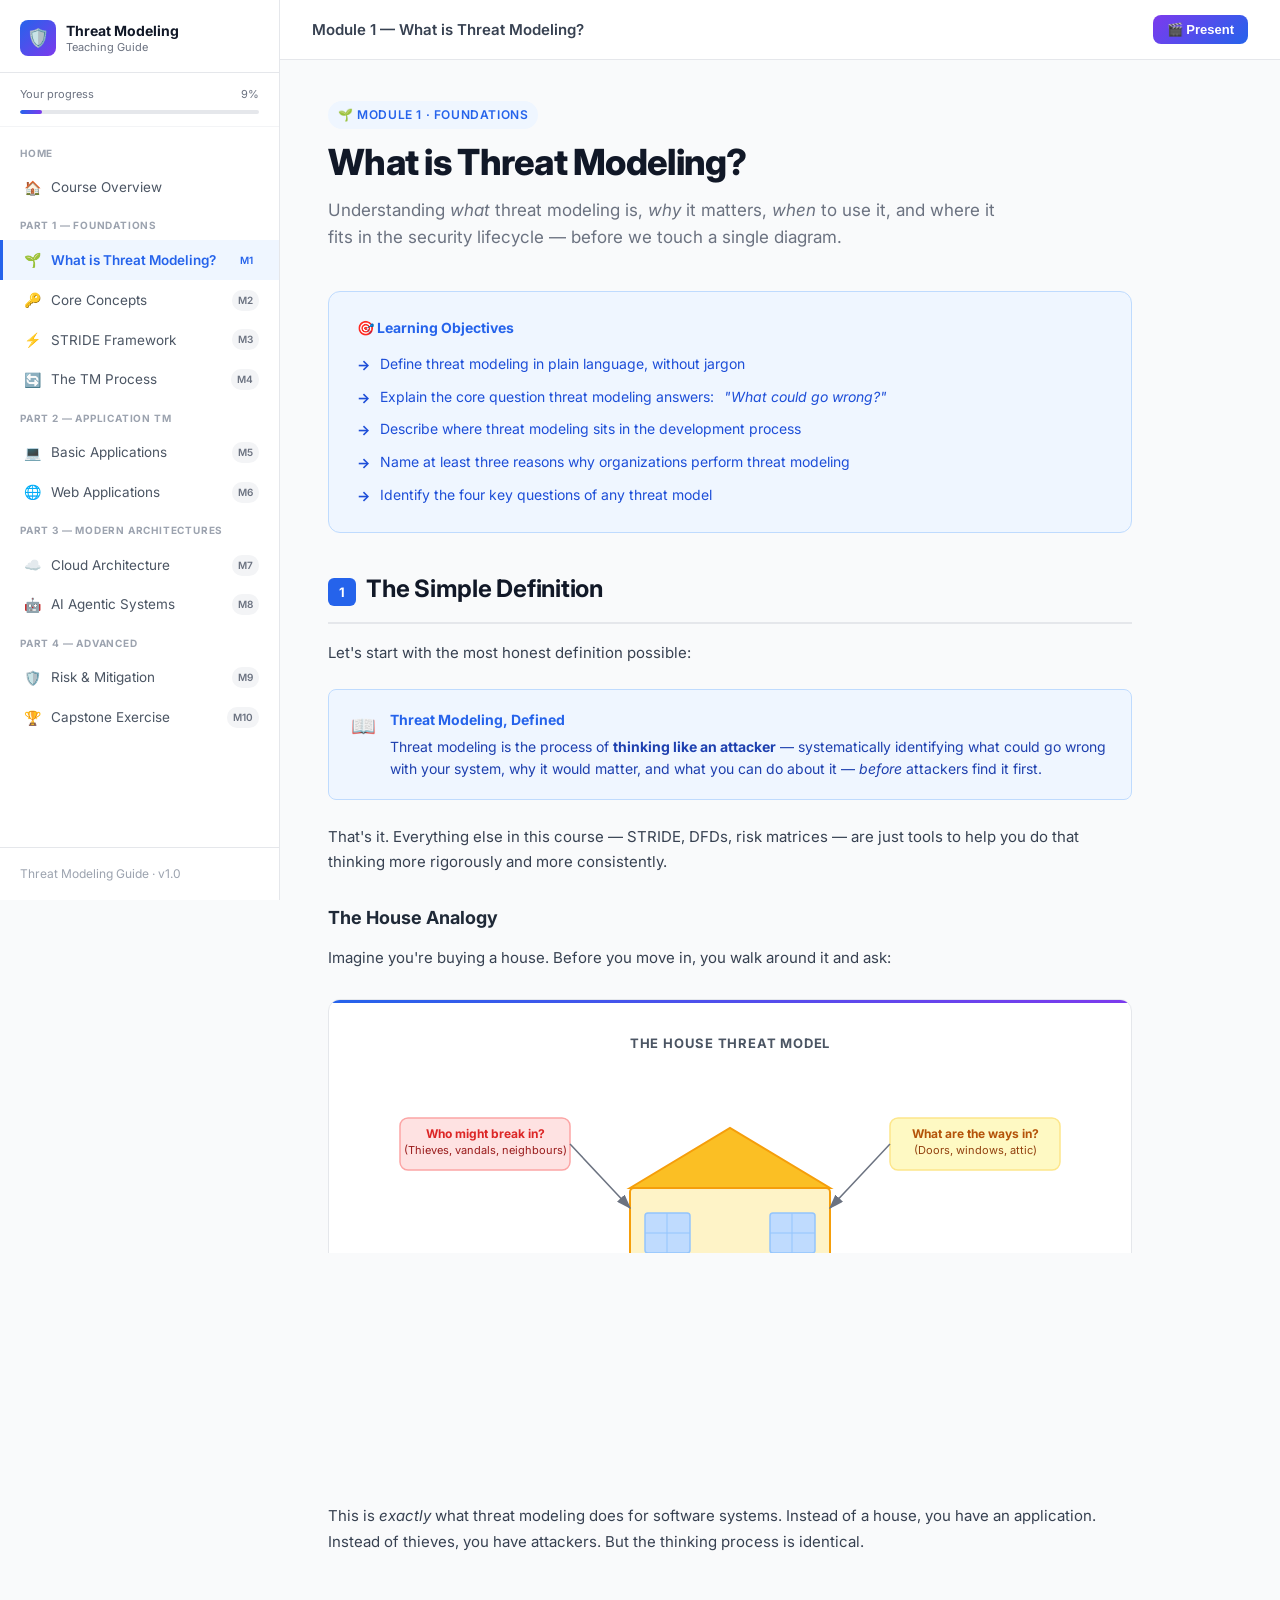
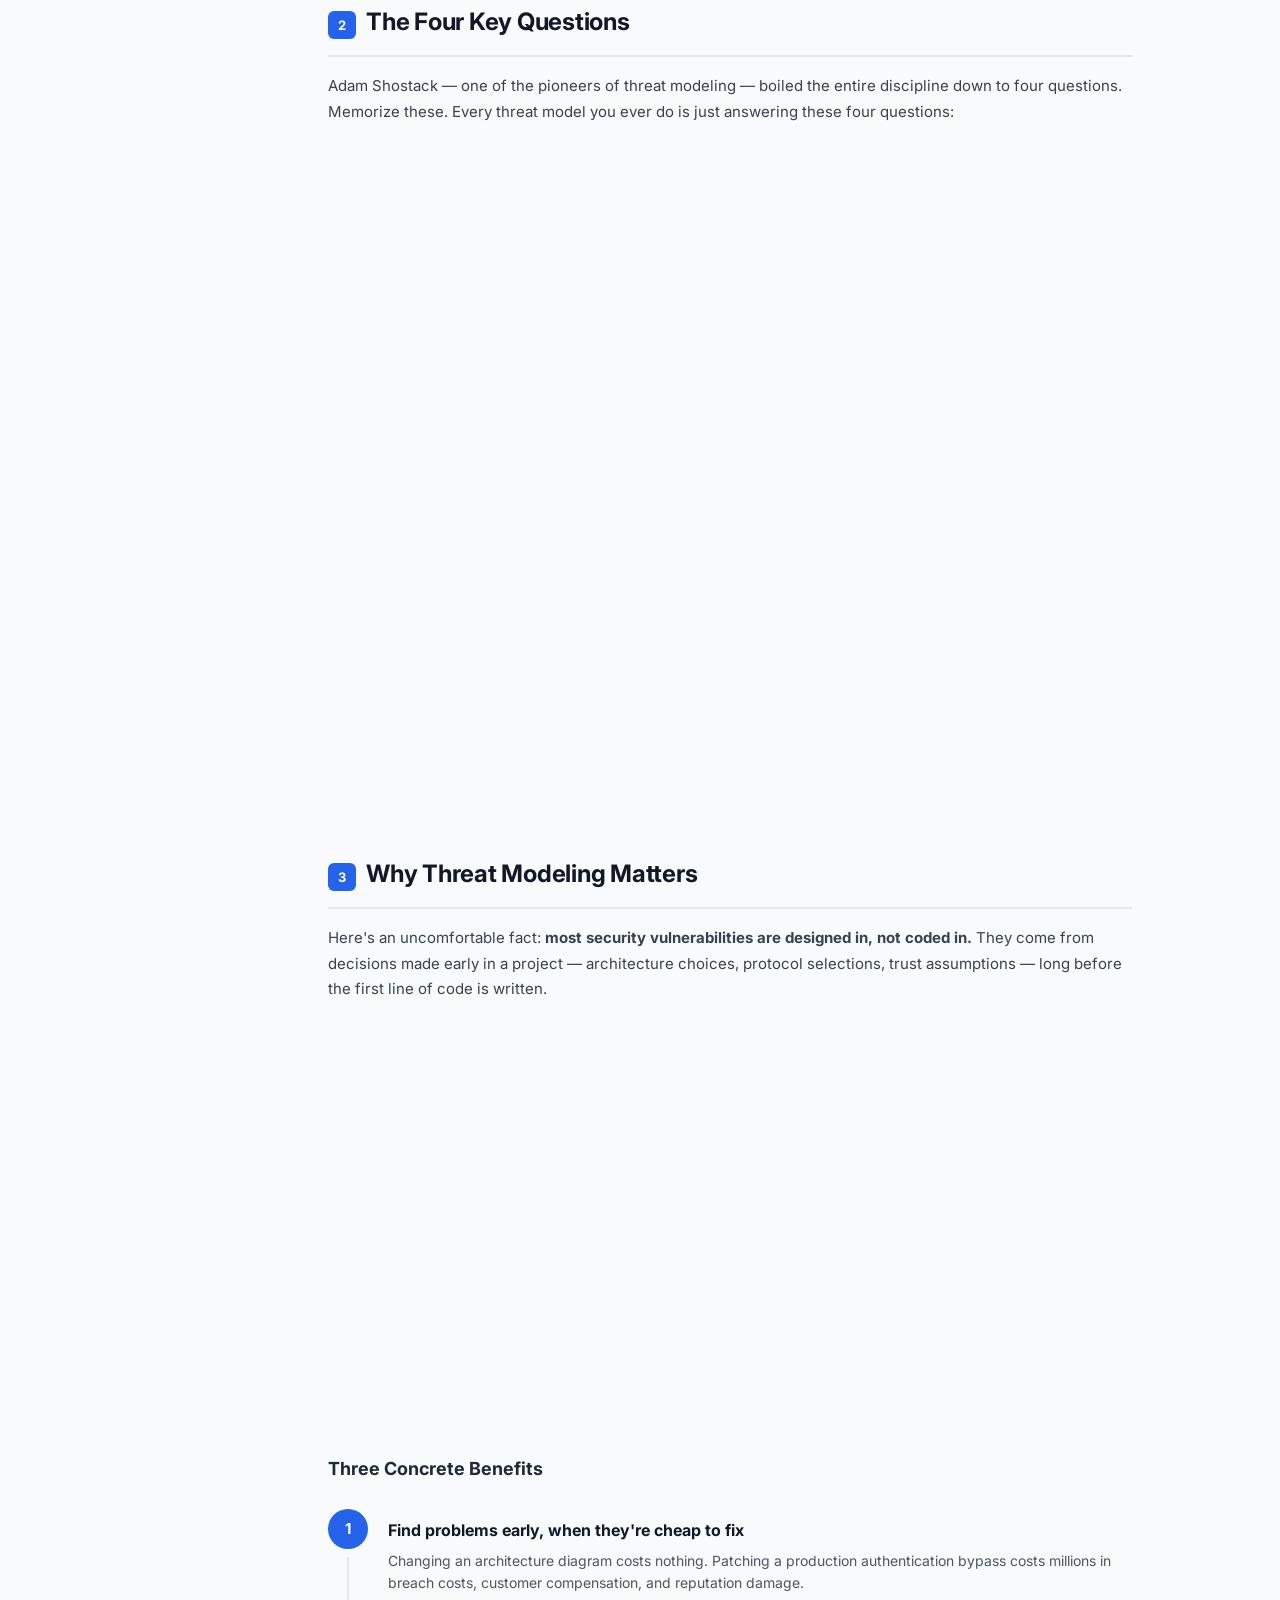
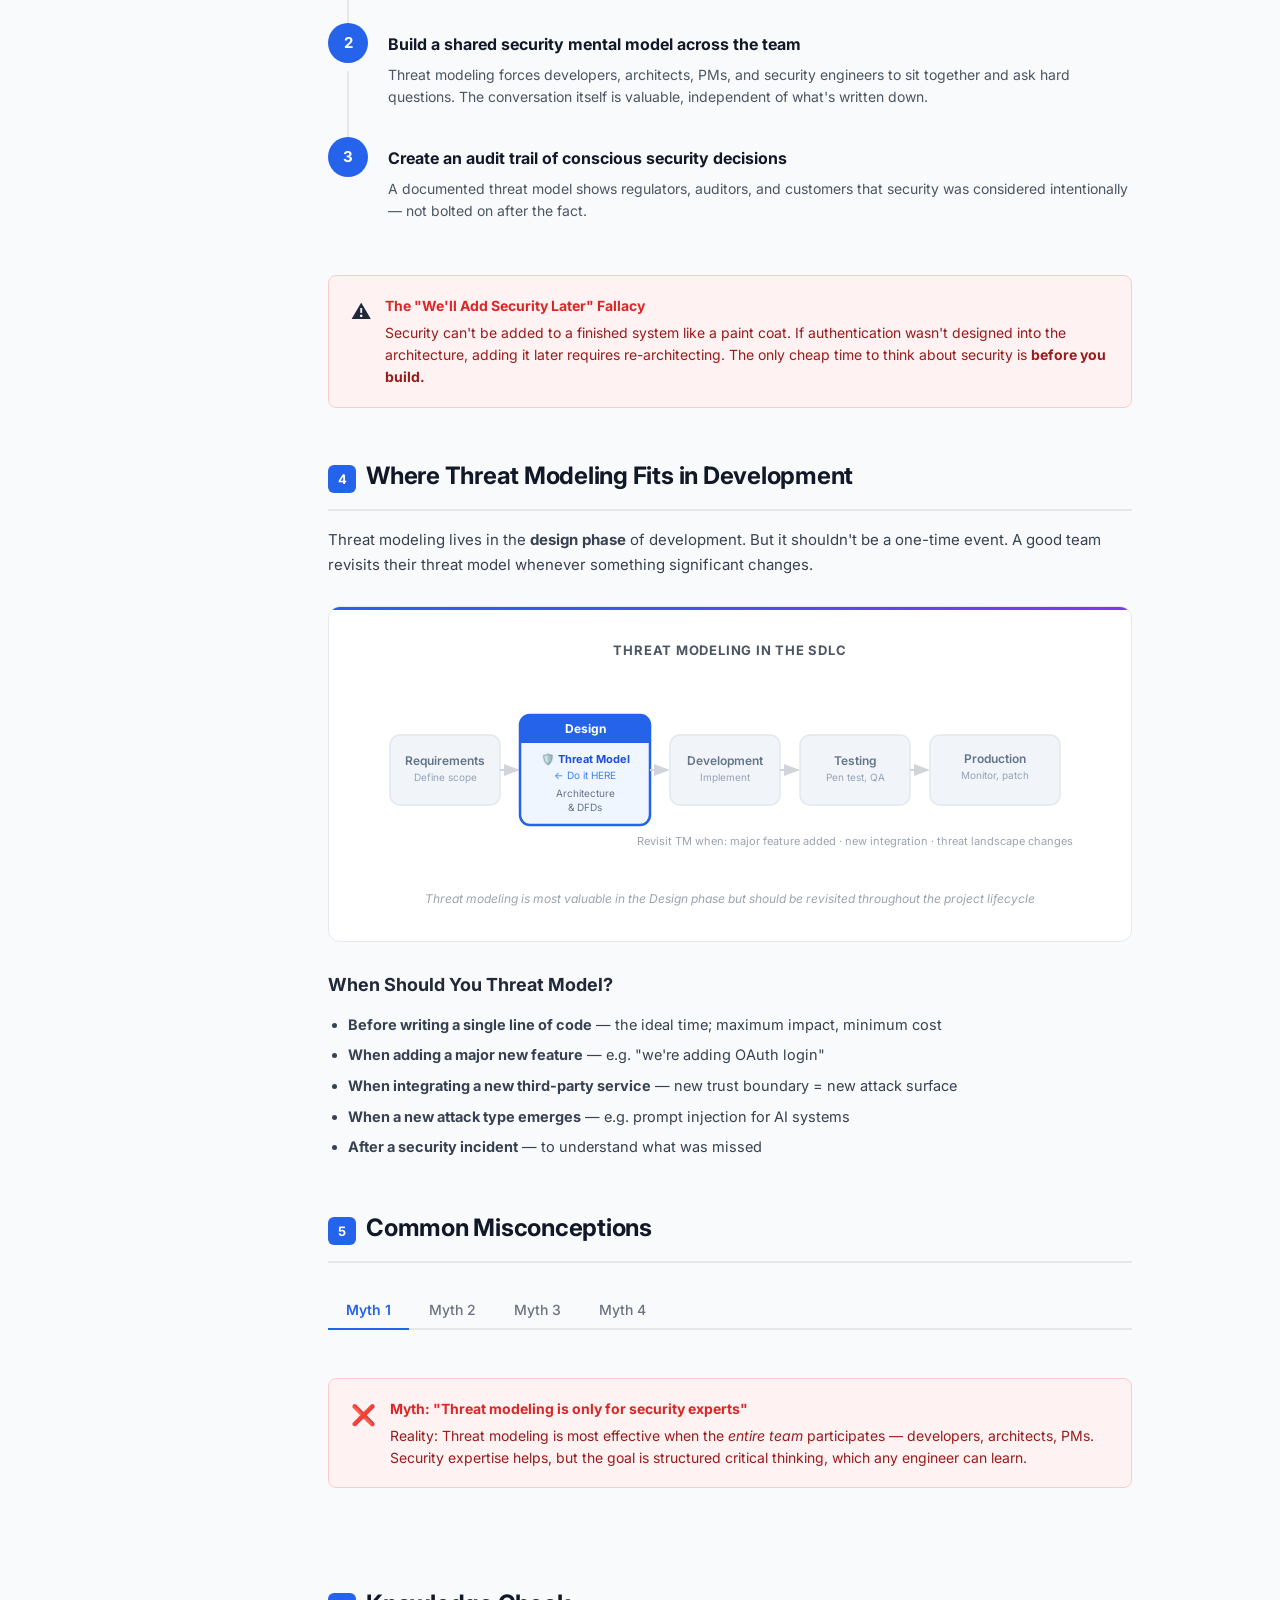
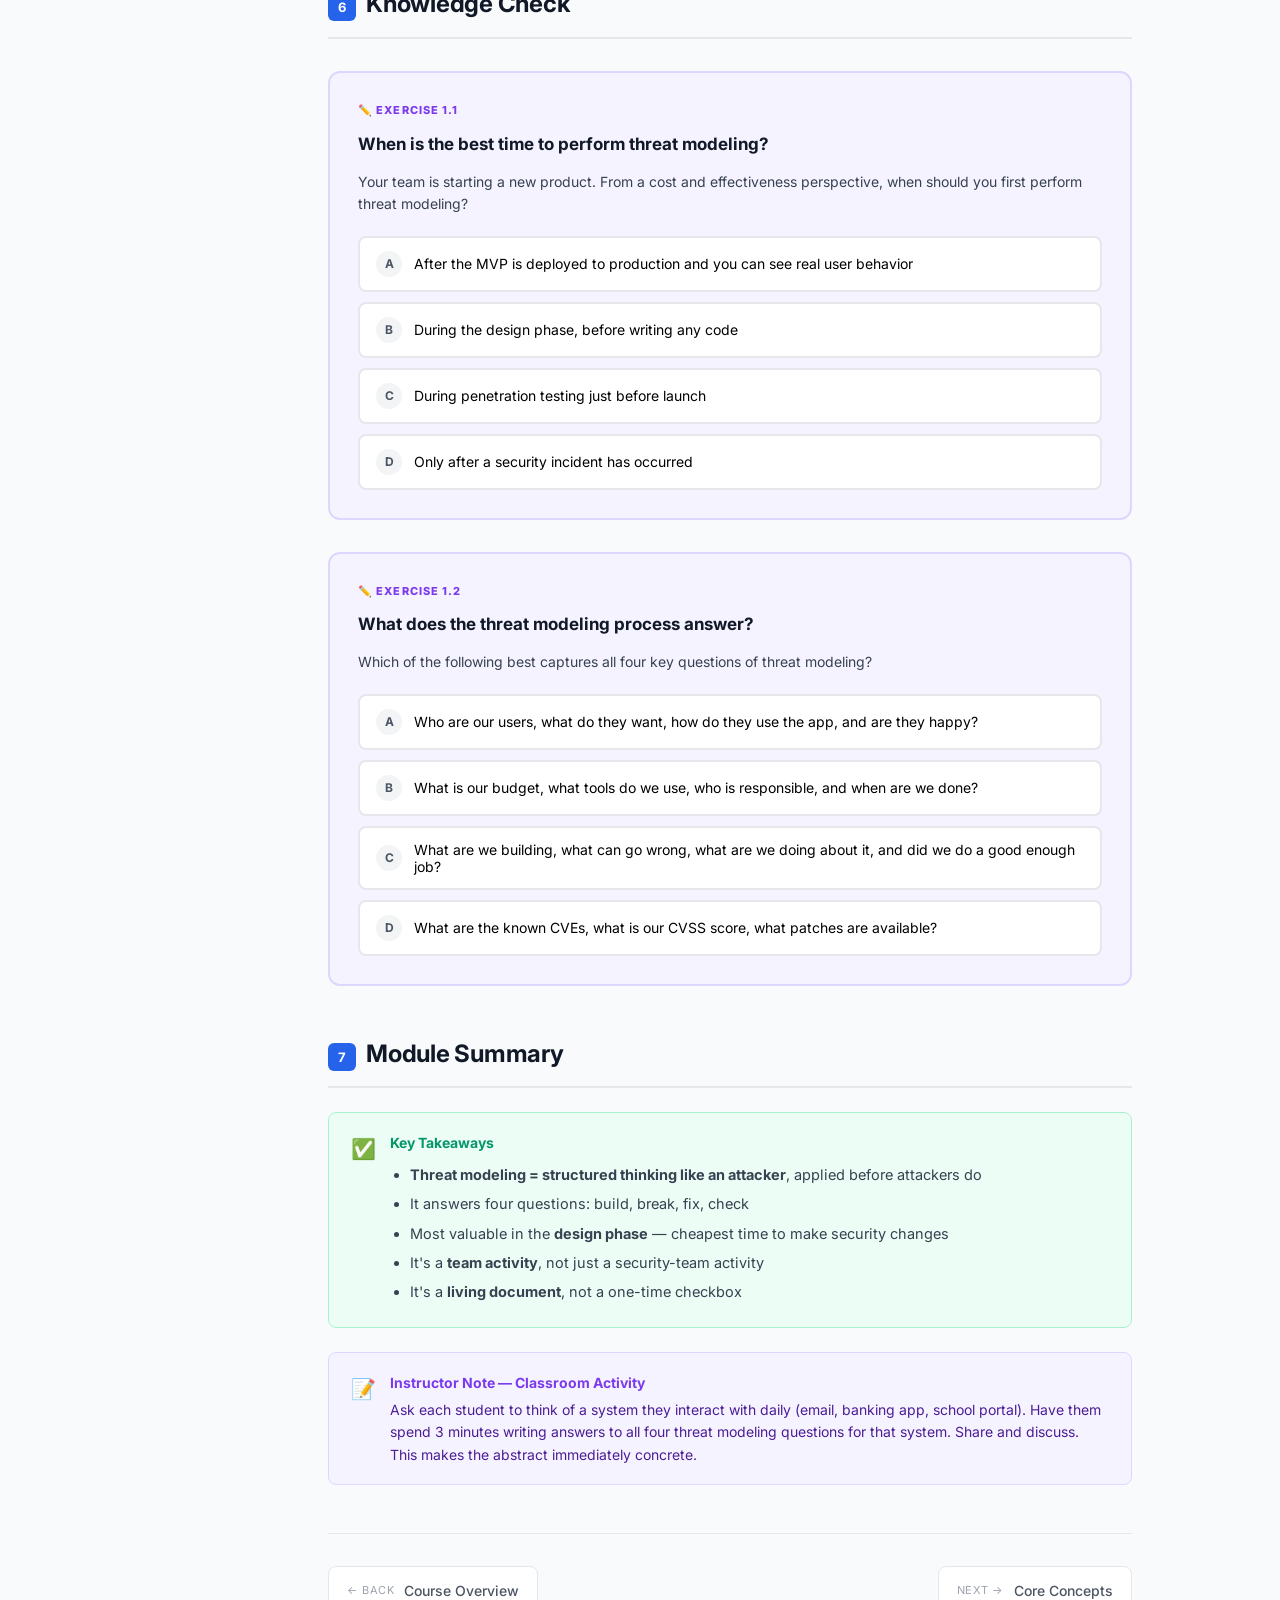
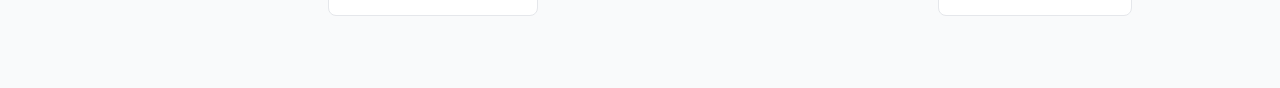
==== modules/01-introduction.html @ 44da4655 "initial commit" ====
<!DOCTYPE html>
<html lang="en">
<head>
<meta charset="UTF-8" />
<meta name="viewport" content="width=device-width, initial-scale=1.0" />
<title>M1: What is Threat Modeling? — Threat Modeling Guide</title>
<link rel="preconnect" href="https://fonts.googleapis.com" />
<link href="https://fonts.googleapis.com/css2?family=Inter:wght@400;500;600;700;800&family=JetBrains+Mono:wght@400;700&display=swap" rel="stylesheet" />
<link rel="stylesheet" href="../css/styles.css" />
</head>
<body>

<aside class="sidebar">
  <div class="sidebar-logo">
    <div class="logo-icon">🛡️</div>
    <span>Threat Modeling<small>Teaching Guide</small></span>
  </div>
  <div class="progress-bar-wrap">
    <div class="progress-label"><span>Your progress</span><span id="progress-pct">0%</span></div>
    <div class="progress-bar"><div class="progress-fill" id="progress-fill" style="width:0%"></div></div>
  </div>
  <nav class="sidebar-nav">
    <div class="nav-section">
      <div class="nav-section-title">Home</div>
      <a class="nav-item" href="../index.html"><span class="nav-icon">🏠</span>Course Overview</a>
    </div>
    <div class="nav-section">
      <div class="nav-section-title">Part 1 — Foundations</div>
      <a class="nav-item active" href="01-introduction.html"><span class="nav-icon">🌱</span>What is Threat Modeling?<span class="nav-badge">M1</span></a>
      <a class="nav-item" href="02-core-concepts.html"><span class="nav-icon">🔑</span>Core Concepts<span class="nav-badge">M2</span></a>
      <a class="nav-item" href="03-stride.html"><span class="nav-icon">⚡</span>STRIDE Framework<span class="nav-badge">M3</span></a>
      <a class="nav-item" href="04-process.html"><span class="nav-icon">🔄</span>The TM Process<span class="nav-badge">M4</span></a>
    </div>
    <div class="nav-section">
      <div class="nav-section-title">Part 2 — Application TM</div>
      <a class="nav-item" href="05-basic-apps.html"><span class="nav-icon">💻</span>Basic Applications<span class="nav-badge">M5</span></a>
      <a class="nav-item" href="06-web-apps.html"><span class="nav-icon">🌐</span>Web Applications<span class="nav-badge">M6</span></a>
    </div>
    <div class="nav-section">
      <div class="nav-section-title">Part 3 — Modern Architectures</div>
      <a class="nav-item" href="07-cloud.html"><span class="nav-icon">☁️</span>Cloud Architecture<span class="nav-badge">M7</span></a>
      <a class="nav-item" href="08-agentic.html"><span class="nav-icon">🤖</span>AI Agentic Systems<span class="nav-badge">M8</span></a>
    </div>
    <div class="nav-section">
      <div class="nav-section-title">Part 4 — Advanced</div>
      <a class="nav-item" href="09-risk-mitigation.html"><span class="nav-icon">🛡️</span>Risk & Mitigation<span class="nav-badge">M9</span></a>
      <a class="nav-item" href="10-capstone.html"><span class="nav-icon">🏆</span>Capstone Exercise<span class="nav-badge">M10</span></a>
    </div>
  </nav>
  <div class="sidebar-footer">Threat Modeling Guide · v1.0</div>
</aside>

<div class="main-wrap">
  <header class="top-bar">
    <button class="hamburger" id="hamburger">☰</button>
    <span class="top-bar-title">Module 1 — What is Threat Modeling?</span>
    <div class="top-bar-actions">
      <span class="live-badge" id="live-badge" style="display:none"><span class="live-dot"></span> LIVE</span>
      <button class="btn btn-present" id="btn-present">🎬 Present</button>
    </div>
  </header>

  <main class="content">

    <!-- Header -->
    <div class="page-header">
      <div class="module-tag blue">🌱 Module 1 · Foundations</div>
      <h1 class="page-title">What is Threat Modeling?</h1>
      <p class="page-subtitle">Understanding <em>what</em> threat modeling is, <em>why</em> it matters, <em>when</em> to use it, and where it fits in the security lifecycle — before we touch a single diagram.</p>
    </div>

    <!-- Objectives -->
    <div class="objectives-card">
      <h3>🎯 Learning Objectives</h3>
      <ul>
        <li>Define threat modeling in plain language, without jargon</li>
        <li>Explain the core question threat modeling answers: <em>"What could go wrong?"</em></li>
        <li>Describe where threat modeling sits in the development process</li>
        <li>Name at least three reasons why organizations perform threat modeling</li>
        <li>Identify the four key questions of any threat model</li>
      </ul>
    </div>

    <!-- Section 1 -->
    <div class="section" data-title="The Simple Definition">
      <h2 class="section-title"><span class="section-num">1</span>The Simple Definition</h2>

      <p>Let's start with the most honest definition possible:</p>

      <div class="callout info">
        <div class="callout-icon">📖</div>
        <div class="callout-body">
          <div class="callout-title">Threat Modeling, Defined</div>
          <div class="callout-text">Threat modeling is the process of <strong>thinking like an attacker</strong> — systematically identifying what could go wrong with your system, why it would matter, and what you can do about it — <em>before</em> attackers find it first.</div>
        </div>
      </div>

      <p>That's it. Everything else in this course — STRIDE, DFDs, risk matrices — are just tools to help you do that thinking more rigorously and more consistently.</p>

      <h3 class="subsection">The House Analogy</h3>
      <p>Imagine you're buying a house. Before you move in, you walk around it and ask:</p>

      <div class="diagram-wrap">
        <div class="diagram-title">The House Threat Model</div>
        <svg viewBox="0 0 680 320" width="100%" style="max-width:680px">
          <defs>
            <marker id="arr" markerWidth="10" markerHeight="7" refX="9" refY="3.5" orient="auto">
              <polygon points="0 0, 10 3.5, 0 7" fill="#6b7280"/>
            </marker>
          </defs>
          <!-- House -->
          <rect x="240" y="110" width="200" height="140" rx="4" fill="#fef3c7" stroke="#f59e0b" stroke-width="2"/>
          <polygon points="240,110 340,50 440,110" fill="#fbbf24" stroke="#f59e0b" stroke-width="2"/>
          <!-- Door -->
          <rect x="305" y="195" width="40" height="55" rx="3" fill="#d97706"/>
          <circle cx="340" cy="223" r="3" fill="#fef3c7"/>
          <!-- Windows -->
          <rect x="255" y="135" width="45" height="40" rx="3" fill="#bfdbfe" stroke="#93c5fd" stroke-width="1.5"/>
          <line x1="277" y1="135" x2="277" y2="175" stroke="#93c5fd" stroke-width="1"/>
          <line x1="255" y1="155" x2="300" y2="155" stroke="#93c5fd" stroke-width="1"/>
          <rect x="380" y="135" width="45" height="40" rx="3" fill="#bfdbfe" stroke="#93c5fd" stroke-width="1.5"/>
          <line x1="402" y1="135" x2="402" y2="175" stroke="#93c5fd" stroke-width="1"/>
          <line x1="380" y1="155" x2="425" y2="155" stroke="#93c5fd" stroke-width="1"/>
          <!-- Questions -->
          <!-- Q1 -->
          <rect x="10" y="40" width="170" height="52" rx="8" fill="#fee2e2" stroke="#fca5a5" stroke-width="1.5"/>
          <text x="95" y="60" text-anchor="middle" font-family="Inter,sans-serif" font-size="12" font-weight="700" fill="#dc2626">Who might break in?</text>
          <text x="95" y="76" text-anchor="middle" font-family="Inter,sans-serif" font-size="11" fill="#991b1b">(Thieves, vandals, neighbours)</text>
          <line x1="180" y1="66" x2="240" y2="130" stroke="#6b7280" stroke-width="1.5" marker-end="url(#arr)"/>
          <!-- Q2 -->
          <rect x="500" y="40" width="170" height="52" rx="8" fill="#fef9c3" stroke="#fde68a" stroke-width="1.5"/>
          <text x="585" y="60" text-anchor="middle" font-family="Inter,sans-serif" font-size="12" font-weight="700" fill="#b45309">What are the ways in?</text>
          <text x="585" y="76" text-anchor="middle" font-family="Inter,sans-serif" font-size="11" fill="#92400e">(Doors, windows, attic)</text>
          <line x1="500" y1="66" x2="440" y2="130" stroke="#6b7280" stroke-width="1.5" marker-end="url(#arr)"/>
          <!-- Q3 -->
          <rect x="10" y="220" width="170" height="52" rx="8" fill="#dcfce7" stroke="#86efac" stroke-width="1.5"/>
          <text x="95" y="240" text-anchor="middle" font-family="Inter,sans-serif" font-size="12" font-weight="700" fill="#15803d">What's worth protecting?</text>
          <text x="95" y="256" text-anchor="middle" font-family="Inter,sans-serif" font-size="11" fill="#166534">(Jewellery, documents, family)</text>
          <line x1="180" y1="246" x2="240" y2="220" stroke="#6b7280" stroke-width="1.5" marker-end="url(#arr)"/>
          <!-- Q4 -->
          <rect x="500" y="220" width="170" height="52" rx="8" fill="#ede9fe" stroke="#c4b5fd" stroke-width="1.5"/>
          <text x="585" y="240" text-anchor="middle" font-family="Inter,sans-serif" font-size="12" font-weight="700" fill="#6d28d9">What can we do about it?</text>
          <text x="585" y="256" text-anchor="middle" font-family="Inter,sans-serif" font-size="11" fill="#4c1d95">(Locks, alarms, cameras)</text>
          <line x1="500" y1="246" x2="440" y2="220" stroke="#6b7280" stroke-width="1.5" marker-end="url(#arr)"/>
        </svg>
        <div class="diagram-caption">The four questions of threat modeling — illustrated with a house analogy</div>
      </div>

      <p>This is <em>exactly</em> what threat modeling does for software systems. Instead of a house, you have an application. Instead of thieves, you have attackers. But the thinking process is identical.</p>
    </div>

    <!-- Section 2 -->
    <div class="section" data-title="The Four Key Questions">
      <h2 class="section-title"><span class="section-num">2</span>The Four Key Questions</h2>

      <p>Adam Shostack — one of the pioneers of threat modeling — boiled the entire discipline down to four questions. Memorize these. Every threat model you ever do is just answering these four questions:</p>

      <div class="card-grid">
        <div class="card primary">
          <div class="card-icon">🏗️</div>
          <div class="card-title">1. What are we building?</div>
          <div class="card-desc">Map your system: components, data flows, trust boundaries. You can't protect what you don't understand.</div>
        </div>
        <div class="card danger">
          <div class="card-icon">💥</div>
          <div class="card-title">2. What can go wrong?</div>
          <div class="card-desc">Enumerate threats systematically. Use frameworks like STRIDE to avoid missing categories.</div>
        </div>
        <div class="card success">
          <div class="card-icon">🔧</div>
          <div class="card-title">3. What are we doing about it?</div>
          <div class="card-desc">Identify mitigations — security controls, design changes, monitoring, or explicit risk acceptance.</div>
        </div>
        <div class="card warning">
          <div class="card-icon">✅</div>
          <div class="card-title">4. Did we do a good enough job?</div>
          <div class="card-desc">Review and validate. Is the analysis complete? Are mitigations adequate? Will we revisit this?</div>
        </div>
      </div>

      <div class="callout tip">
        <div class="callout-icon">🎓</div>
        <div class="callout-body">
          <div class="callout-title">Teaching Tip</div>
          <div class="callout-text">When teaching live, ask students to apply these four questions to something <em>they already know</em> — their home, their car, their school. Grounding the abstraction in familiar contexts dramatically improves retention before moving to software systems.</div>
        </div>
      </div>
    </div>

    <!-- Section 3 -->
    <div class="section" data-title="Why Threat Modeling Matters">
      <h2 class="section-title"><span class="section-num">3</span>Why Threat Modeling Matters</h2>

      <p>Here's an uncomfortable fact: <strong>most security vulnerabilities are designed in, not coded in.</strong> They come from decisions made early in a project — architecture choices, protocol selections, trust assumptions — long before the first line of code is written.</p>

      <div class="diagram-wrap">
        <div class="diagram-title">Cost of Fixing Bugs Over Time (NIST Data)</div>
        <svg viewBox="0 0 600 240" width="100%" style="max-width:600px">
          <!-- Y axis -->
          <line x1="60" y1="20" x2="60" y2="190" stroke="#e5e7eb" stroke-width="1.5"/>
          <!-- X axis -->
          <line x1="60" y1="190" x2="560" y2="190" stroke="#e5e7eb" stroke-width="1.5"/>
          <!-- Bars -->
          <rect x="100" y="170" width="60" height="20" rx="4" fill="#22c55e"/>
          <rect x="220" y="140" width="60" height="50" rx="4" fill="#f59e0b"/>
          <rect x="340" y="90" width="60" height="100" rx="4" fill="#ef4444"/>
          <rect x="460" y="30" width="60" height="160" rx="4" fill="#7c3aed"/>
          <!-- Bar labels -->
          <text x="130" y="165" text-anchor="middle" font-family="Inter,sans-serif" font-size="11" font-weight="700" fill="white">1×</text>
          <text x="250" y="155" text-anchor="middle" font-family="Inter,sans-serif" font-size="11" font-weight="700" fill="white">6×</text>
          <text x="370" y="105" text-anchor="middle" font-family="Inter,sans-serif" font-size="11" font-weight="700" fill="white">15×</text>
          <text x="490" y="45" text-anchor="middle" font-family="Inter,sans-serif" font-size="11" font-weight="700" fill="white">30×</text>
          <!-- Phase labels -->
          <text x="130" y="207" text-anchor="middle" font-family="Inter,sans-serif" font-size="11" fill="#6b7280">Design</text>
          <text x="250" y="207" text-anchor="middle" font-family="Inter,sans-serif" font-size="11" fill="#6b7280">Coding</text>
          <text x="370" y="207" text-anchor="middle" font-family="Inter,sans-serif" font-size="11" fill="#6b7280">Testing</text>
          <text x="490" y="207" text-anchor="middle" font-family="Inter,sans-serif" font-size="11" fill="#6b7280">Production</text>
          <!-- Y axis label -->
          <text x="30" y="110" text-anchor="middle" font-family="Inter,sans-serif" font-size="11" fill="#6b7280" transform="rotate(-90,30,110)">Relative Cost</text>
        </svg>
        <div class="diagram-caption">Fixing a design flaw in production costs ~30× more than fixing it during design. This is why we threat model early.</div>
      </div>

      <h3 class="subsection">Three Concrete Benefits</h3>
      <div class="steps">
        <div class="step">
          <div class="step-num">1</div>
          <div class="step-body">
            <div class="step-title">Find problems early, when they're cheap to fix</div>
            <div class="step-desc">Changing an architecture diagram costs nothing. Patching a production authentication bypass costs millions in breach costs, customer compensation, and reputation damage.</div>
          </div>
        </div>
        <div class="step">
          <div class="step-num">2</div>
          <div class="step-body">
            <div class="step-title">Build a shared security mental model across the team</div>
            <div class="step-desc">Threat modeling forces developers, architects, PMs, and security engineers to sit together and ask hard questions. The conversation itself is valuable, independent of what's written down.</div>
          </div>
        </div>
        <div class="step">
          <div class="step-num">3</div>
          <div class="step-body">
            <div class="step-title">Create an audit trail of conscious security decisions</div>
            <div class="step-desc">A documented threat model shows regulators, auditors, and customers that security was considered intentionally — not bolted on after the fact.</div>
          </div>
        </div>
      </div>

      <div class="callout danger">
        <div class="callout-icon">⚠️</div>
        <div class="callout-body">
          <div class="callout-title">The "We'll Add Security Later" Fallacy</div>
          <div class="callout-text">Security can't be added to a finished system like a paint coat. If authentication wasn't designed into the architecture, adding it later requires re-architecting. The only cheap time to think about security is <strong>before you build.</strong></div>
        </div>
      </div>
    </div>

    <!-- Section 4 -->
    <div class="section" data-title="Where TM Fits in Development">
      <h2 class="section-title"><span class="section-num">4</span>Where Threat Modeling Fits in Development</h2>

      <p>Threat modeling lives in the <strong>design phase</strong> of development. But it shouldn't be a one-time event. A good team revisits their threat model whenever something significant changes.</p>

      <div class="diagram-wrap">
        <div class="diagram-title">Threat Modeling in the SDLC</div>
        <svg viewBox="0 0 700 180" width="100%" style="max-width:700px">
          <defs>
            <marker id="sdlc-arr" markerWidth="8" markerHeight="6" refX="7" refY="3" orient="auto">
              <polygon points="0 0, 8 3, 0 6" fill="#d1d5db"/>
            </marker>
          </defs>
          <!-- Phases -->
          <!-- Requirements -->
          <rect x="10" y="50" width="110" height="70" rx="10" fill="#f1f5f9" stroke="#e2e8f0" stroke-width="1.5"/>
          <text x="65" y="80" text-anchor="middle" font-family="Inter,sans-serif" font-size="12" font-weight="600" fill="#64748b">Requirements</text>
          <text x="65" y="96" text-anchor="middle" font-family="Inter,sans-serif" font-size="10" fill="#94a3b8">Define scope</text>
          <!-- Arrow -->
          <line x1="120" y1="85" x2="138" y2="85" stroke="#d1d5db" stroke-width="2" marker-end="url(#sdlc-arr)"/>
          <!-- Design — highlighted -->
          <rect x="140" y="30" width="130" height="110" rx="10" fill="#eff6ff" stroke="#2563eb" stroke-width="2.5"/>
          <rect x="140" y="30" width="130" height="28" rx="10" fill="#2563eb"/>
          <rect x="140" y="45" width="130" height="13" rx="0" fill="#2563eb"/>
          <text x="205" y="48" text-anchor="middle" font-family="Inter,sans-serif" font-size="12" font-weight="700" fill="white">Design</text>
          <text x="205" y="78" text-anchor="middle" font-family="Inter,sans-serif" font-size="11" font-weight="700" fill="#1d4ed8">🛡️ Threat Model</text>
          <text x="205" y="94" text-anchor="middle" font-family="Inter,sans-serif" font-size="10" fill="#3b82f6">← Do it HERE</text>
          <text x="205" y="112" text-anchor="middle" font-family="Inter,sans-serif" font-size="10" fill="#64748b">Architecture</text>
          <text x="205" y="126" text-anchor="middle" font-family="Inter,sans-serif" font-size="10" fill="#64748b">& DFDs</text>
          <!-- Arrow -->
          <line x1="270" y1="85" x2="288" y2="85" stroke="#d1d5db" stroke-width="2" marker-end="url(#sdlc-arr)"/>
          <!-- Development -->
          <rect x="290" y="50" width="110" height="70" rx="10" fill="#f1f5f9" stroke="#e2e8f0" stroke-width="1.5"/>
          <text x="345" y="80" text-anchor="middle" font-family="Inter,sans-serif" font-size="12" font-weight="600" fill="#64748b">Development</text>
          <text x="345" y="96" text-anchor="middle" font-family="Inter,sans-serif" font-size="10" fill="#94a3b8">Implement</text>
          <!-- Arrow -->
          <line x1="400" y1="85" x2="418" y2="85" stroke="#d1d5db" stroke-width="2" marker-end="url(#sdlc-arr)"/>
          <!-- Testing -->
          <rect x="420" y="50" width="110" height="70" rx="10" fill="#f1f5f9" stroke="#e2e8f0" stroke-width="1.5"/>
          <text x="475" y="80" text-anchor="middle" font-family="Inter,sans-serif" font-size="12" font-weight="600" fill="#64748b">Testing</text>
          <text x="475" y="96" text-anchor="middle" font-family="Inter,sans-serif" font-size="10" fill="#94a3b8">Pen test, QA</text>
          <!-- Arrow -->
          <line x1="530" y1="85" x2="548" y2="85" stroke="#d1d5db" stroke-width="2" marker-end="url(#sdlc-arr)"/>
          <!-- Production -->
          <rect x="550" y="50" width="130" height="70" rx="10" fill="#f1f5f9" stroke="#e2e8f0" stroke-width="1.5"/>
          <text x="615" y="78" text-anchor="middle" font-family="Inter,sans-serif" font-size="12" font-weight="600" fill="#64748b">Production</text>
          <text x="615" y="94" text-anchor="middle" font-family="Inter,sans-serif" font-size="10" fill="#94a3b8">Monitor, patch</text>
          <!-- Revisit label -->
          <text x="475" y="160" text-anchor="middle" font-family="Inter,sans-serif" font-size="11" fill="#9ca3af">Revisit TM when: major feature added · new integration · threat landscape changes</text>
        </svg>
        <div class="diagram-caption">Threat modeling is most valuable in the Design phase but should be revisited throughout the project lifecycle</div>
      </div>

      <h3 class="subsection">When Should You Threat Model?</h3>
      <ul class="styled">
        <li><strong>Before writing a single line of code</strong> — the ideal time; maximum impact, minimum cost</li>
        <li><strong>When adding a major new feature</strong> — e.g. "we're adding OAuth login"</li>
        <li><strong>When integrating a new third-party service</strong> — new trust boundary = new attack surface</li>
        <li><strong>When a new attack type emerges</strong> — e.g. prompt injection for AI systems</li>
        <li><strong>After a security incident</strong> — to understand what was missed</li>
      </ul>
    </div>

    <!-- Section 5 -->
    <div class="section" data-title="Common Misconceptions">
      <h2 class="section-title"><span class="section-num">5</span>Common Misconceptions</h2>

      <div class="tabs">
        <div class="tab-list">
          <button class="tab-btn active" data-tab="myth1">Myth 1</button>
          <button class="tab-btn" data-tab="myth2">Myth 2</button>
          <button class="tab-btn" data-tab="myth3">Myth 3</button>
          <button class="tab-btn" data-tab="myth4">Myth 4</button>
        </div>
        <div class="tab-panel active" data-panel="myth1">
          <div class="callout danger">
            <div class="callout-icon">❌</div>
            <div class="callout-body">
              <div class="callout-title">Myth: "Threat modeling is only for security experts"</div>
              <div class="callout-text">Reality: Threat modeling is most effective when the <em>entire team</em> participates — developers, architects, PMs. Security expertise helps, but the goal is structured critical thinking, which any engineer can learn.</div>
            </div>
          </div>
        </div>
        <div class="tab-panel" data-panel="myth2">
          <div class="callout danger">
            <div class="callout-icon">❌</div>
            <div class="callout-body">
              <div class="callout-title">Myth: "We need a perfect, exhaustive threat model"</div>
              <div class="callout-text">Reality: An <em>imperfect</em> threat model done and acted on is infinitely better than a perfect one never completed. Start small. The goal is better security decisions, not a comprehensive academic paper.</div>
            </div>
          </div>
        </div>
        <div class="tab-panel" data-panel="myth3">
          <div class="callout danger">
            <div class="callout-icon">❌</div>
            <div class="callout-body">
              <div class="callout-title">Myth: "Threat modeling is a one-time activity"</div>
              <div class="callout-text">Reality: Systems evolve. Threat landscapes change. New attack techniques emerge. Threat models must be living documents, revisited at every major change — not artifacts filed in a drawer after the first workshop.</div>
            </div>
          </div>
        </div>
        <div class="tab-panel" data-panel="myth4">
          <div class="callout danger">
            <div class="callout-icon">❌</div>
            <div class="callout-body">
              <div class="callout-title">Myth: "Threat modeling replaces penetration testing"</div>
              <div class="callout-text">Reality: They complement each other. Threat modeling finds <em>design-level</em> issues before building. Penetration testing finds <em>implementation-level</em> issues in what was built. You need both.</div>
            </div>
          </div>
        </div>
      </div>
    </div>

    <!-- Section 6 — Quick Exercise -->
    <div class="section" data-title="Knowledge Check">
      <h2 class="section-title"><span class="section-num">6</span>Knowledge Check</h2>

      <div class="exercise-card"
           data-correct="B"
           data-feedback-correct="Correct! Threat modeling is most impactful during the design phase, before code is written. Fixing a design flaw is dramatically cheaper than patching it in production."
           data-feedback-wrong="Think about the cost-of-fixing curve. When is it cheapest to identify and fix a security problem?">
        <div class="exercise-label">✏️ Exercise 1.1</div>
        <div class="exercise-title">When is the best time to perform threat modeling?</div>
        <div class="exercise-text">Your team is starting a new product. From a cost and effectiveness perspective, when should you first perform threat modeling?</div>
        <div class="exercise-options">
          <button class="option-btn" data-value="A"><span class="opt-letter">A</span>After the MVP is deployed to production and you can see real user behavior</button>
          <button class="option-btn" data-value="B"><span class="opt-letter">B</span>During the design phase, before writing any code</button>
          <button class="option-btn" data-value="C"><span class="opt-letter">C</span>During penetration testing just before launch</button>
          <button class="option-btn" data-value="D"><span class="opt-letter">D</span>Only after a security incident has occurred</button>
        </div>
        <div class="exercise-feedback"></div>
      </div>

      <div class="exercise-card"
           data-correct="C"
           data-feedback-correct="Exactly right! The four questions are: What are we building? What can go wrong? What are we doing about it? Did we do a good enough job?"
           data-feedback-wrong="Review Adam Shostack's four key questions from Section 2. The answer describes all four questions together.">
        <div class="exercise-label">✏️ Exercise 1.2</div>
        <div class="exercise-title">What does the threat modeling process answer?</div>
        <div class="exercise-text">Which of the following best captures all four key questions of threat modeling?</div>
        <div class="exercise-options">
          <button class="option-btn" data-value="A"><span class="opt-letter">A</span>Who are our users, what do they want, how do they use the app, and are they happy?</button>
          <button class="option-btn" data-value="B"><span class="opt-letter">B</span>What is our budget, what tools do we use, who is responsible, and when are we done?</button>
          <button class="option-btn" data-value="C"><span class="opt-letter">C</span>What are we building, what can go wrong, what are we doing about it, and did we do a good enough job?</button>
          <button class="option-btn" data-value="D"><span class="opt-letter">D</span>What are the known CVEs, what is our CVSS score, what patches are available?</button>
        </div>
        <div class="exercise-feedback"></div>
      </div>
    </div>

    <!-- Section 7 — Summary -->
    <div class="section" data-title="Summary">
      <h2 class="section-title"><span class="section-num">7</span>Module Summary</h2>
      <div class="callout success">
        <div class="callout-icon">✅</div>
        <div class="callout-body">
          <div class="callout-title">Key Takeaways</div>
          <div class="callout-text">
            <ul class="styled" style="margin-top:8px">
              <li><strong>Threat modeling = structured thinking like an attacker</strong>, applied before attackers do</li>
              <li>It answers four questions: build, break, fix, check</li>
              <li>Most valuable in the <strong>design phase</strong> — cheapest time to make security changes</li>
              <li>It's a <strong>team activity</strong>, not just a security-team activity</li>
              <li>It's a <strong>living document</strong>, not a one-time checkbox</li>
            </ul>
          </div>
        </div>
      </div>

      <div class="callout tip">
        <div class="callout-icon">📝</div>
        <div class="callout-body">
          <div class="callout-title">Instructor Note — Classroom Activity</div>
          <div class="callout-text">Ask each student to think of a system they interact with daily (email, banking app, school portal). Have them spend 3 minutes writing answers to all four threat modeling questions for that system. Share and discuss. This makes the abstract immediately concrete.</div>
        </div>
      </div>
    </div>

    <!-- Page nav -->
    <div class="page-nav">
      <a class="page-nav-link" href="../index.html"><span class="nav-dir">← Back</span>Course Overview</a>
      <a class="page-nav-link" href="02-core-concepts.html"><span class="nav-dir">Next →</span>Core Concepts</a>
    </div>

  </main>
</div>

<!-- Presenter toolbar -->
<div class="present-toolbar">
  <button id="prev-slide" title="Previous">◀</button>
  <span class="slide-counter" id="slide-counter">1 / 7</span>
  <button id="next-slide" title="Next">▶</button>
  <div class="divider"></div>
  <button id="exit-present" title="Exit">✕</button>
</div>

<script src="../js/app.js"></script>
</body>
</html>
---- css/styles.css ----
/* ============================================================
   THREAT MODELING GUIDE — MAIN STYLES
   Light theme, teaching-friendly, fluid layout
   ============================================================ */

:root {
  --primary: #2563eb;
  --primary-dark: #1d4ed8;
  --primary-light: #eff6ff;
  --accent: #7c3aed;
  --accent-light: #f5f3ff;
  --success: #059669;
  --success-light: #ecfdf5;
  --warning: #d97706;
  --warning-light: #fffbeb;
  --danger: #dc2626;
  --danger-light: #fef2f2;
  --gray-50: #f9fafb;
  --gray-100: #f3f4f6;
  --gray-200: #e5e7eb;
  --gray-300: #d1d5db;
  --gray-400: #9ca3af;
  --gray-500: #6b7280;
  --gray-600: #4b5563;
  --gray-700: #374151;
  --gray-800: #1f2937;
  --gray-900: #111827;
  --white: #ffffff;
  --font-sans: 'Inter', -apple-system, BlinkMacSystemFont, 'Segoe UI', sans-serif;
  --font-mono: 'JetBrains Mono', 'Fira Code', 'Cascadia Code', monospace;
  --sidebar-width: 280px;
  --header-height: 60px;
  --radius: 8px;
  --radius-lg: 12px;
  --shadow-sm: 0 1px 3px rgba(0,0,0,.08);
  --shadow: 0 4px 12px rgba(0,0,0,.08);
  --shadow-lg: 0 8px 24px rgba(0,0,0,.1);
  --transition: all .2s ease;
}

/* ── Reset & Base ── */
*, *::before, *::after { box-sizing: border-box; margin: 0; padding: 0; }
html { scroll-behavior: smooth; font-size: 16px; }
body {
  font-family: var(--font-sans);
  background: var(--gray-50);
  color: var(--gray-800);
  line-height: 1.7;
  overflow-x: hidden;
}

/* ── Sidebar ── */
.sidebar {
  position: fixed;
  top: 0; left: 0;
  width: var(--sidebar-width);
  height: 100vh;
  background: var(--white);
  border-right: 1px solid var(--gray-200);
  overflow-y: auto;
  z-index: 100;
  display: flex;
  flex-direction: column;
  transition: transform .3s ease;
}
.sidebar-logo {
  padding: 20px 20px 16px;
  border-bottom: 1px solid var(--gray-200);
  display: flex; align-items: center; gap: 10px;
}
.sidebar-logo .logo-icon {
  width: 36px; height: 36px;
  background: linear-gradient(135deg, var(--primary), var(--accent));
  border-radius: 8px;
  display: flex; align-items: center; justify-content: center;
  color: white; font-size: 18px; flex-shrink: 0;
}
.sidebar-logo span { font-weight: 700; font-size: 14px; color: var(--gray-900); line-height: 1.3; }
.sidebar-logo small { display: block; font-weight: 400; color: var(--gray-500); font-size: 11px; }

.progress-bar-wrap { padding: 12px 20px; border-bottom: 1px solid var(--gray-100); }
.progress-label { font-size: 11px; color: var(--gray-500); margin-bottom: 6px; display: flex; justify-content: space-between; }
.progress-bar { height: 4px; background: var(--gray-200); border-radius: 2px; overflow: hidden; }
.progress-fill { height: 100%; background: linear-gradient(90deg, var(--primary), var(--accent)); border-radius: 2px; transition: width .4s ease; }

.sidebar-nav { padding: 12px 0; flex: 1; }
.nav-section { margin-bottom: 4px; }
.nav-section-title {
  padding: 6px 20px;
  font-size: 10px; font-weight: 700; letter-spacing: .08em;
  text-transform: uppercase; color: var(--gray-400);
}
.nav-item {
  display: flex; align-items: center; gap: 10px;
  padding: 8px 20px;
  cursor: pointer;
  text-decoration: none;
  color: var(--gray-600);
  font-size: 13.5px;
  border-left: 3px solid transparent;
  transition: var(--transition);
  position: relative;
}
.nav-item:hover { background: var(--gray-50); color: var(--gray-900); }
.nav-item.active {
  background: var(--primary-light);
  color: var(--primary);
  border-left-color: var(--primary);
  font-weight: 600;
}
.nav-item .nav-icon { width: 18px; text-align: center; font-size: 14px; flex-shrink: 0; }
.nav-item .nav-badge {
  margin-left: auto;
  font-size: 10px; font-weight: 600;
  padding: 2px 6px; border-radius: 10px;
  background: var(--gray-100); color: var(--gray-500);
}
.nav-item.active .nav-badge { background: var(--primary-light); color: var(--primary); }
.nav-item.completed .nav-icon::after {
  content: '✓';
  position: absolute; right: 20px;
  font-size: 11px; color: var(--success); font-weight: 700;
}

.sidebar-footer {
  padding: 16px 20px;
  border-top: 1px solid var(--gray-200);
  font-size: 12px; color: var(--gray-400);
}

/* ── Main Layout ── */
.main-wrap {
  margin-left: var(--sidebar-width);
  min-height: 100vh;
  display: flex; flex-direction: column;
}
.top-bar {
  position: sticky; top: 0; z-index: 90;
  height: var(--header-height);
  background: rgba(255,255,255,.95);
  backdrop-filter: blur(8px);
  border-bottom: 1px solid var(--gray-200);
  display: flex; align-items: center;
  padding: 0 32px;
  gap: 16px;
}
.top-bar-title { font-size: 15px; font-weight: 600; color: var(--gray-700); flex: 1; }
.top-bar-actions { display: flex; gap: 8px; }
.btn {
  display: inline-flex; align-items: center; gap: 6px;
  padding: 7px 14px; border-radius: var(--radius);
  font-size: 13px; font-weight: 500;
  cursor: pointer; border: none; transition: var(--transition);
  text-decoration: none;
}
.btn-primary { background: var(--primary); color: white; }
.btn-primary:hover { background: var(--primary-dark); }
.btn-ghost { background: transparent; color: var(--gray-600); border: 1px solid var(--gray-200); }
.btn-ghost:hover { background: var(--gray-100); color: var(--gray-900); }
.btn-present {
  background: linear-gradient(135deg, var(--accent), var(--primary));
  color: white; font-weight: 600;
}
.btn-present:hover { opacity: .9; transform: translateY(-1px); box-shadow: var(--shadow); }

/* ── Content Area ── */
.content { padding: 40px 48px; max-width: 900px; flex: 1; }

/* ── Page Header ── */
.page-header { margin-bottom: 40px; }
.module-tag {
  display: inline-flex; align-items: center; gap: 6px;
  font-size: 12px; font-weight: 600; letter-spacing: .05em;
  text-transform: uppercase;
  padding: 4px 10px; border-radius: 20px;
  margin-bottom: 12px;
}
.module-tag.blue { background: var(--primary-light); color: var(--primary); }
.module-tag.purple { background: var(--accent-light); color: var(--accent); }
.module-tag.green { background: var(--success-light); color: var(--success); }
.module-tag.orange { background: var(--warning-light); color: var(--warning); }
.module-tag.red { background: var(--danger-light); color: var(--danger); }

.page-title {
  font-size: 36px; font-weight: 800; color: var(--gray-900);
  line-height: 1.2; margin-bottom: 12px;
  letter-spacing: -.02em;
}
.page-subtitle { font-size: 17px; color: var(--gray-500); line-height: 1.6; max-width: 680px; }

/* ── Learning Objectives ── */
.objectives-card {
  background: var(--primary-light);
  border: 1px solid #bfdbfe;
  border-radius: var(--radius-lg);
  padding: 24px 28px;
  margin-bottom: 36px;
}
.objectives-card h3 { font-size: 14px; font-weight: 700; color: var(--primary); margin-bottom: 12px; display: flex; align-items: center; gap: 8px; }
.objectives-card ul { list-style: none; display: flex; flex-direction: column; gap: 8px; }
.objectives-card li {
  font-size: 14px; color: var(--primary-dark);
  display: flex; align-items: flex-start; gap: 10px;
}
.objectives-card li::before { content: '→'; font-weight: 700; flex-shrink: 0; margin-top: 1px; }

/* ── Section Headers ── */
.section { margin-bottom: 48px; }
h2.section-title {
  font-size: 24px; font-weight: 700; color: var(--gray-900);
  margin-bottom: 16px; padding-bottom: 12px;
  border-bottom: 2px solid var(--gray-200);
  letter-spacing: -.01em;
}
h2.section-title .section-num {
  display: inline-flex; align-items: center; justify-content: center;
  width: 28px; height: 28px; border-radius: 6px;
  background: var(--primary); color: white;
  font-size: 13px; font-weight: 700; margin-right: 10px;
}
h3.subsection { font-size: 18px; font-weight: 700; color: var(--gray-800); margin: 28px 0 12px; }
p { margin-bottom: 14px; color: var(--gray-700); font-size: 15px; }

/* ── Callout Boxes ── */
.callout {
  border-radius: var(--radius);
  padding: 18px 22px;
  margin: 24px 0;
  display: flex; gap: 14px;
}
.callout-icon { font-size: 20px; flex-shrink: 0; margin-top: 1px; }
.callout-body {}
.callout-title { font-size: 14px; font-weight: 700; margin-bottom: 4px; }
.callout-text { font-size: 14px; line-height: 1.6; }
.callout.info { background: var(--primary-light); border: 1px solid #bfdbfe; }
.callout.info .callout-title { color: var(--primary); }
.callout.info .callout-text { color: #1e40af; }
.callout.success { background: var(--success-light); border: 1px solid #a7f3d0; }
.callout.success .callout-title { color: var(--success); }
.callout.success .callout-text { color: #065f46; }
.callout.warning { background: var(--warning-light); border: 1px solid #fde68a; }
.callout.warning .callout-title { color: var(--warning); }
.callout.warning .callout-text { color: #92400e; }
.callout.danger { background: var(--danger-light); border: 1px solid #fecaca; }
.callout.danger .callout-title { color: var(--danger); }
.callout.danger .callout-text { color: #991b1b; }
.callout.tip { background: var(--accent-light); border: 1px solid #ddd6fe; }
.callout.tip .callout-title { color: var(--accent); }
.callout.tip .callout-text { color: #4c1d95; }

/* ── Cards & Grids ── */
.card-grid { display: grid; grid-template-columns: repeat(auto-fit, minmax(200px, 1fr)); gap: 16px; margin: 24px 0; }
.card {
  background: white; border: 1px solid var(--gray-200);
  border-radius: var(--radius-lg); padding: 22px;
  transition: var(--transition);
}
.card:hover { box-shadow: var(--shadow); transform: translateY(-2px); }
.card-icon { font-size: 28px; margin-bottom: 12px; }
.card-title { font-size: 15px; font-weight: 700; color: var(--gray-900); margin-bottom: 6px; }
.card-desc { font-size: 13px; color: var(--gray-500); line-height: 1.5; }
.card.primary { border-top: 3px solid var(--primary); }
.card.accent { border-top: 3px solid var(--accent); }
.card.success { border-top: 3px solid var(--success); }
.card.warning { border-top: 3px solid var(--warning); }
.card.danger { border-top: 3px solid var(--danger); }

/* ── Tables ── */
.table-wrap { overflow-x: auto; margin: 24px 0; border-radius: var(--radius-lg); box-shadow: var(--shadow-sm); }
table { width: 100%; border-collapse: collapse; background: white; }
thead tr { background: var(--gray-800); color: white; }
th { padding: 12px 16px; text-align: left; font-size: 12px; font-weight: 700; letter-spacing: .06em; text-transform: uppercase; }
td { padding: 13px 16px; font-size: 14px; color: var(--gray-700); border-bottom: 1px solid var(--gray-100); vertical-align: top; }
tr:last-child td { border-bottom: none; }
tr:hover td { background: var(--gray-50); }
.badge {
  display: inline-block; padding: 2px 8px; border-radius: 12px;
  font-size: 11px; font-weight: 600;
}
.badge-red { background: var(--danger-light); color: var(--danger); }
.badge-orange { background: var(--warning-light); color: var(--warning); }
.badge-green { background: var(--success-light); color: var(--success); }
.badge-blue { background: var(--primary-light); color: var(--primary); }
.badge-purple { background: var(--accent-light); color: var(--accent); }

/* ── Diagrams ── */
.diagram-wrap {
  background: white; border: 1px solid var(--gray-200);
  border-radius: var(--radius-lg);
  padding: 32px; margin: 28px 0;
  text-align: center;
  position: relative; overflow: hidden;
}
.diagram-wrap::before {
  content: '';
  position: absolute; top: 0; left: 0; right: 0; height: 3px;
  background: linear-gradient(90deg, var(--primary), var(--accent));
}
.diagram-caption {
  font-size: 12px; color: var(--gray-400); margin-top: 16px;
  font-style: italic; text-align: center;
}
.diagram-title {
  font-size: 13px; font-weight: 700; color: var(--gray-600);
  text-transform: uppercase; letter-spacing: .06em;
  margin-bottom: 24px;
}

/* ── SVG Diagram Styles ── */
.dfd-node { cursor: pointer; transition: filter .2s; }
.dfd-node:hover { filter: brightness(.95); }
.flow-arrow { marker-end: url(#arrowhead); }

/* ── Mermaid override ── */
.mermaid { font-size: 14px !important; }

/* ── Code Blocks ── */
pre {
  background: var(--gray-900); color: #e2e8f0;
  border-radius: var(--radius); padding: 20px 24px;
  overflow-x: auto; margin: 20px 0;
  font-family: var(--font-mono); font-size: 13.5px; line-height: 1.65;
}
code {
  font-family: var(--font-mono); font-size: .88em;
  background: var(--gray-100); color: var(--accent);
  padding: 2px 6px; border-radius: 4px;
}
pre code { background: none; color: inherit; padding: 0; border-radius: 0; }

/* ── Step-by-step ── */
.steps { display: flex; flex-direction: column; gap: 0; margin: 24px 0; }
.step {
  display: flex; gap: 0;
  position: relative;
}
.step:not(:last-child)::before {
  content: '';
  position: absolute; left: 19px; top: 48px;
  width: 2px; height: calc(100% - 24px);
  background: var(--gray-200);
}
.step-num {
  width: 40px; height: 40px;
  background: var(--primary); color: white;
  border-radius: 50%; font-weight: 700; font-size: 15px;
  display: flex; align-items: center; justify-content: center;
  flex-shrink: 0; z-index: 1;
}
.step-body { padding: 8px 0 28px 20px; flex: 1; }
.step-title { font-size: 16px; font-weight: 700; color: var(--gray-900); margin-bottom: 6px; }
.step-desc { font-size: 14px; color: var(--gray-600); line-height: 1.6; }

/* ── Quiz / Exercise ── */
.exercise-card {
  background: var(--accent-light);
  border: 2px solid #ddd6fe;
  border-radius: var(--radius-lg); padding: 28px;
  margin: 32px 0;
}
.exercise-label {
  font-size: 11px; font-weight: 800; letter-spacing: .1em; text-transform: uppercase;
  color: var(--accent); margin-bottom: 10px; display: flex; align-items: center; gap: 6px;
}
.exercise-title { font-size: 17px; font-weight: 700; color: var(--gray-900); margin-bottom: 12px; }
.exercise-text { font-size: 14px; color: var(--gray-700); margin-bottom: 20px; line-height: 1.6; }
.exercise-options { display: flex; flex-direction: column; gap: 10px; }
.option-btn {
  display: flex; align-items: center; gap: 12px;
  background: white; border: 2px solid var(--gray-200);
  border-radius: var(--radius); padding: 13px 16px;
  cursor: pointer; transition: var(--transition); text-align: left;
  font-size: 14px; font-family: var(--font-sans);
}
.option-btn:hover { border-color: var(--accent); background: var(--accent-light); }
.option-btn.correct { border-color: var(--success); background: var(--success-light); }
.option-btn.wrong { border-color: var(--danger); background: var(--danger-light); }
.option-btn .opt-letter {
  width: 26px; height: 26px; border-radius: 50%;
  background: var(--gray-100); color: var(--gray-600);
  font-weight: 700; font-size: 12px;
  display: flex; align-items: center; justify-content: center; flex-shrink: 0;
}
.option-btn.correct .opt-letter { background: var(--success); color: white; }
.option-btn.wrong .opt-letter { background: var(--danger); color: white; }
.exercise-feedback { margin-top: 16px; display: none; padding: 12px 16px; border-radius: var(--radius); font-size: 14px; font-weight: 500; }
.exercise-feedback.show { display: block; }
.exercise-feedback.correct { background: var(--success-light); color: #065f46; border: 1px solid #a7f3d0; }
.exercise-feedback.wrong { background: var(--danger-light); color: #991b1b; border: 1px solid #fecaca; }

/* ── STRIDE Table ── */
.stride-grid { display: grid; grid-template-columns: 1fr 1fr; gap: 14px; margin: 24px 0; }
.stride-card {
  border-radius: var(--radius); padding: 18px 20px;
  border: 1px solid;
}
.stride-letter { font-size: 32px; font-weight: 900; line-height: 1; margin-bottom: 4px; }
.stride-name { font-size: 13px; font-weight: 700; margin-bottom: 4px; }
.stride-def { font-size: 12px; line-height: 1.5; }
.stride-example { font-size: 11px; margin-top: 8px; padding: 6px 8px; border-radius: 4px; font-style: italic; }
.stride-S { background: #fef2f2; border-color: #fecaca; }
.stride-S .stride-letter { color: #dc2626; }
.stride-S .stride-example { background: #fff5f5; }
.stride-T { background: #fff7ed; border-color: #fed7aa; }
.stride-T .stride-letter { color: #ea580c; }
.stride-T .stride-example { background: #fff8f0; }
.stride-R { background: #fffbeb; border-color: #fde68a; }
.stride-R .stride-letter { color: #d97706; }
.stride-R .stride-example { background: #fffcf0; }
.stride-I { background: #f0fdf4; border-color: #bbf7d0; }
.stride-I .stride-letter { color: #16a34a; }
.stride-I .stride-example { background: #f5fff8; }
.stride-D { background: #eff6ff; border-color: #bfdbfe; }
.stride-D .stride-letter { color: #2563eb; }
.stride-D .stride-example { background: #f5f9ff; }
.stride-E { background: #f5f3ff; border-color: #ddd6fe; }
.stride-E .stride-letter { color: #7c3aed; }
.stride-E .stride-example { background: #f8f5ff; }

/* ── Risk Matrix ── */
.risk-matrix {
  display: grid;
  grid-template-columns: 40px repeat(3, 1fr);
  grid-template-rows: repeat(4, auto);
  gap: 4px; margin: 28px 0;
}
.matrix-cell {
  border-radius: 6px; padding: 12px 8px;
  text-align: center; font-size: 12px; font-weight: 600;
}
.matrix-label { display: flex; align-items: center; justify-content: center; font-size: 11px; font-weight: 700; color: var(--gray-500); text-transform: uppercase; writing-mode: vertical-lr; transform: rotate(180deg); }
.matrix-header { background: var(--gray-800); color: white; font-size: 11px; font-weight: 700; text-transform: uppercase; letter-spacing: .05em; border-radius: 6px; padding: 8px; }
.matrix-low { background: #dcfce7; color: #166534; }
.matrix-med { background: #fef9c3; color: #713f12; }
.matrix-high { background: #fee2e2; color: #991b1b; }
.matrix-critical { background: #7f1d1d; color: white; }

/* ── Tabs ── */
.tabs { margin: 28px 0; }
.tab-list { display: flex; gap: 2px; border-bottom: 2px solid var(--gray-200); margin-bottom: 0; }
.tab-btn {
  padding: 10px 18px; border: none; background: none;
  font-family: var(--font-sans); font-size: 14px; font-weight: 500;
  color: var(--gray-500); cursor: pointer; border-bottom: 2px solid transparent;
  margin-bottom: -2px; transition: var(--transition);
}
.tab-btn:hover { color: var(--gray-800); }
.tab-btn.active { color: var(--primary); border-bottom-color: var(--primary); font-weight: 600; }
.tab-panel { display: none; padding: 24px 0; }
.tab-panel.active { display: block; }

/* ── Checklist ── */
.checklist { list-style: none; margin: 16px 0; display: flex; flex-direction: column; gap: 10px; }
.checklist li {
  display: flex; align-items: flex-start; gap: 12px;
  font-size: 14px; color: var(--gray-700); padding: 10px 14px;
  background: white; border: 1px solid var(--gray-200);
  border-radius: var(--radius);
  cursor: pointer; transition: var(--transition);
}
.checklist li:hover { border-color: var(--gray-300); }
.checklist li.checked { opacity: .6; text-decoration: line-through; }
.check-box {
  width: 20px; height: 20px; border: 2px solid var(--gray-300);
  border-radius: 4px; flex-shrink: 0; margin-top: 1px;
  display: flex; align-items: center; justify-content: center;
  transition: var(--transition);
}
.checklist li.checked .check-box { background: var(--success); border-color: var(--success); color: white; }

/* ── Page Navigation ── */
.page-nav {
  display: flex; justify-content: space-between; align-items: center;
  padding: 32px 0;
  border-top: 1px solid var(--gray-200);
  margin-top: 48px;
}
.page-nav-link {
  display: flex; align-items: center; gap: 10px;
  text-decoration: none; color: var(--gray-600);
  font-size: 14px; font-weight: 500; padding: 12px 18px;
  border: 1px solid var(--gray-200); border-radius: var(--radius);
  transition: var(--transition); background: white;
}
.page-nav-link:hover { border-color: var(--primary); color: var(--primary); box-shadow: var(--shadow-sm); }
.page-nav-link .nav-dir { font-size: 11px; color: var(--gray-400); display: block; font-weight: 400; margin-bottom: 2px; text-transform: uppercase; letter-spacing: .05em; }

/* ── Presentation Mode ── */
body.present-mode .sidebar { transform: translateX(-100%); }
body.present-mode .main-wrap { margin-left: 0; }
body.present-mode .content { max-width: 100%; padding: 60px 80px; }
body.present-mode .page-title { font-size: 48px; }
body.present-mode p, body.present-mode li, body.present-mode .callout-text { font-size: 17px; }
body.present-mode .section-title { font-size: 30px; }

/* ── Toolbar for present mode ── */
.present-toolbar {
  display: none;
  position: fixed; bottom: 24px; left: 50%; transform: translateX(-50%);
  background: var(--gray-900); border-radius: 40px;
  padding: 10px 20px; gap: 16px; align-items: center;
  box-shadow: var(--shadow-lg); z-index: 1000;
}
body.present-mode .present-toolbar { display: flex; }
.present-toolbar button {
  background: none; border: none; color: white;
  font-size: 18px; cursor: pointer; padding: 4px 8px;
  border-radius: 6px; transition: var(--transition);
}
.present-toolbar button:hover { background: rgba(255,255,255,.15); }
.present-toolbar .divider { width: 1px; height: 20px; background: rgba(255,255,255,.2); }
.slide-counter { color: rgba(255,255,255,.7); font-size: 13px; font-family: var(--font-mono); }

/* ── Highlight ── */
mark { background: #fef08a; padding: 1px 3px; border-radius: 3px; }
.highlight { background: linear-gradient(120deg, #fef08a 0%, #fef08a 100%); }

/* ── Architecture layers ── */
.arch-layer {
  border-radius: var(--radius); padding: 16px 20px; margin-bottom: 10px;
  border-left: 4px solid; display: flex; align-items: flex-start; gap: 14px;
}
.arch-layer .layer-icon { font-size: 22px; flex-shrink: 0; }
.arch-layer .layer-name { font-size: 13px; font-weight: 700; margin-bottom: 4px; }
.arch-layer .layer-desc { font-size: 13px; }
.arch-layer.client { background: #f0f9ff; border-color: #0ea5e9; }
.arch-layer.network { background: #fdf4ff; border-color: #c026d3; }
.arch-layer.app { background: #f0fdf4; border-color: #22c55e; }
.arch-layer.data { background: #fff7ed; border-color: #f97316; }
.arch-layer.infra { background: #fef2f2; border-color: #ef4444; }

/* ── Threat item ── */
.threat-item {
  background: white; border: 1px solid var(--gray-200);
  border-radius: var(--radius); padding: 16px 20px; margin-bottom: 10px;
  border-left: 4px solid var(--danger);
  display: flex; align-items: flex-start; gap: 14px;
}
.threat-item.medium { border-left-color: var(--warning); }
.threat-item.low { border-left-color: var(--success); }
.threat-icon { font-size: 20px; flex-shrink: 0; }
.threat-content {}
.threat-title { font-size: 14px; font-weight: 700; color: var(--gray-900); margin-bottom: 4px; }
.threat-desc { font-size: 13px; color: var(--gray-600); }
.threat-tags { display: flex; gap: 6px; margin-top: 8px; flex-wrap: wrap; }

/* ── Mobile hamburger ── */
.hamburger {
  display: none; background: none; border: none;
  cursor: pointer; padding: 8px; color: var(--gray-700);
}

/* ── Responsive ── */
@media (max-width: 1024px) {
  :root { --sidebar-width: 260px; }
  .content { padding: 32px 36px; }
}
@media (max-width: 768px) {
  .sidebar { transform: translateX(-100%); }
  .sidebar.open { transform: translateX(0); }
  .main-wrap { margin-left: 0; }
  .content { padding: 24px 20px; }
  .page-title { font-size: 26px; }
  .hamburger { display: flex; }
  .stride-grid { grid-template-columns: 1fr; }
  .card-grid { grid-template-columns: 1fr; }
}

/* ── Animations ── */
@keyframes fadeInUp {
  from { opacity: 0; transform: translateY(16px); }
  to { opacity: 1; transform: translateY(0); }
}
.animate-in { animation: fadeInUp .4s ease forwards; }
.animate-in:nth-child(2) { animation-delay: .08s; }
.animate-in:nth-child(3) { animation-delay: .16s; }
.animate-in:nth-child(4) { animation-delay: .24s; }

/* ── Pulse ring for live teaching ── */
@keyframes pulse-ring {
  0% { box-shadow: 0 0 0 0 rgba(37,99,235,.4); }
  70% { box-shadow: 0 0 0 10px rgba(37,99,235,0); }
  100% { box-shadow: 0 0 0 0 rgba(37,99,235,0); }
}
.live-badge {
  display: inline-flex; align-items: center; gap: 6px;
  background: #dc2626; color: white;
  font-size: 11px; font-weight: 700; letter-spacing: .08em;
  padding: 3px 10px; border-radius: 12px;
  animation: pulse-ring 1.5s infinite;
}
.live-dot { width: 6px; height: 6px; border-radius: 50%; background: white; }

/* ── Scrollbar ── */
::-webkit-scrollbar { width: 6px; height: 6px; }
::-webkit-scrollbar-track { background: transparent; }
::-webkit-scrollbar-thumb { background: var(--gray-300); border-radius: 3px; }
::-webkit-scrollbar-thumb:hover { background: var(--gray-400); }

/* ── Print ── */
@media print {
  .sidebar, .top-bar, .page-nav, .present-toolbar, .exercise-card { display: none !important; }
  .main-wrap { margin-left: 0; }
  .content { padding: 20px; max-width: 100%; }
}

/* ── Utility ── */
.text-center { text-align: center; }
.mt-0 { margin-top: 0; }
.mb-0 { margin-bottom: 0; }
.gap-16 { gap: 16px; }
.flex { display: flex; }
.flex-col { flex-direction: column; }
.items-center { align-items: center; }
ul.styled { padding-left: 20px; }
ul.styled li { margin-bottom: 6px; font-size: 14.5px; color: var(--gray-700); }
ol.styled { padding-left: 20px; }
ol.styled li { margin-bottom: 8px; font-size: 14.5px; color: var(--gray-700); }

/* ── SVG / diagram specific ── */
.node-box { rx: 8; }
text { font-family: var(--font-sans); }
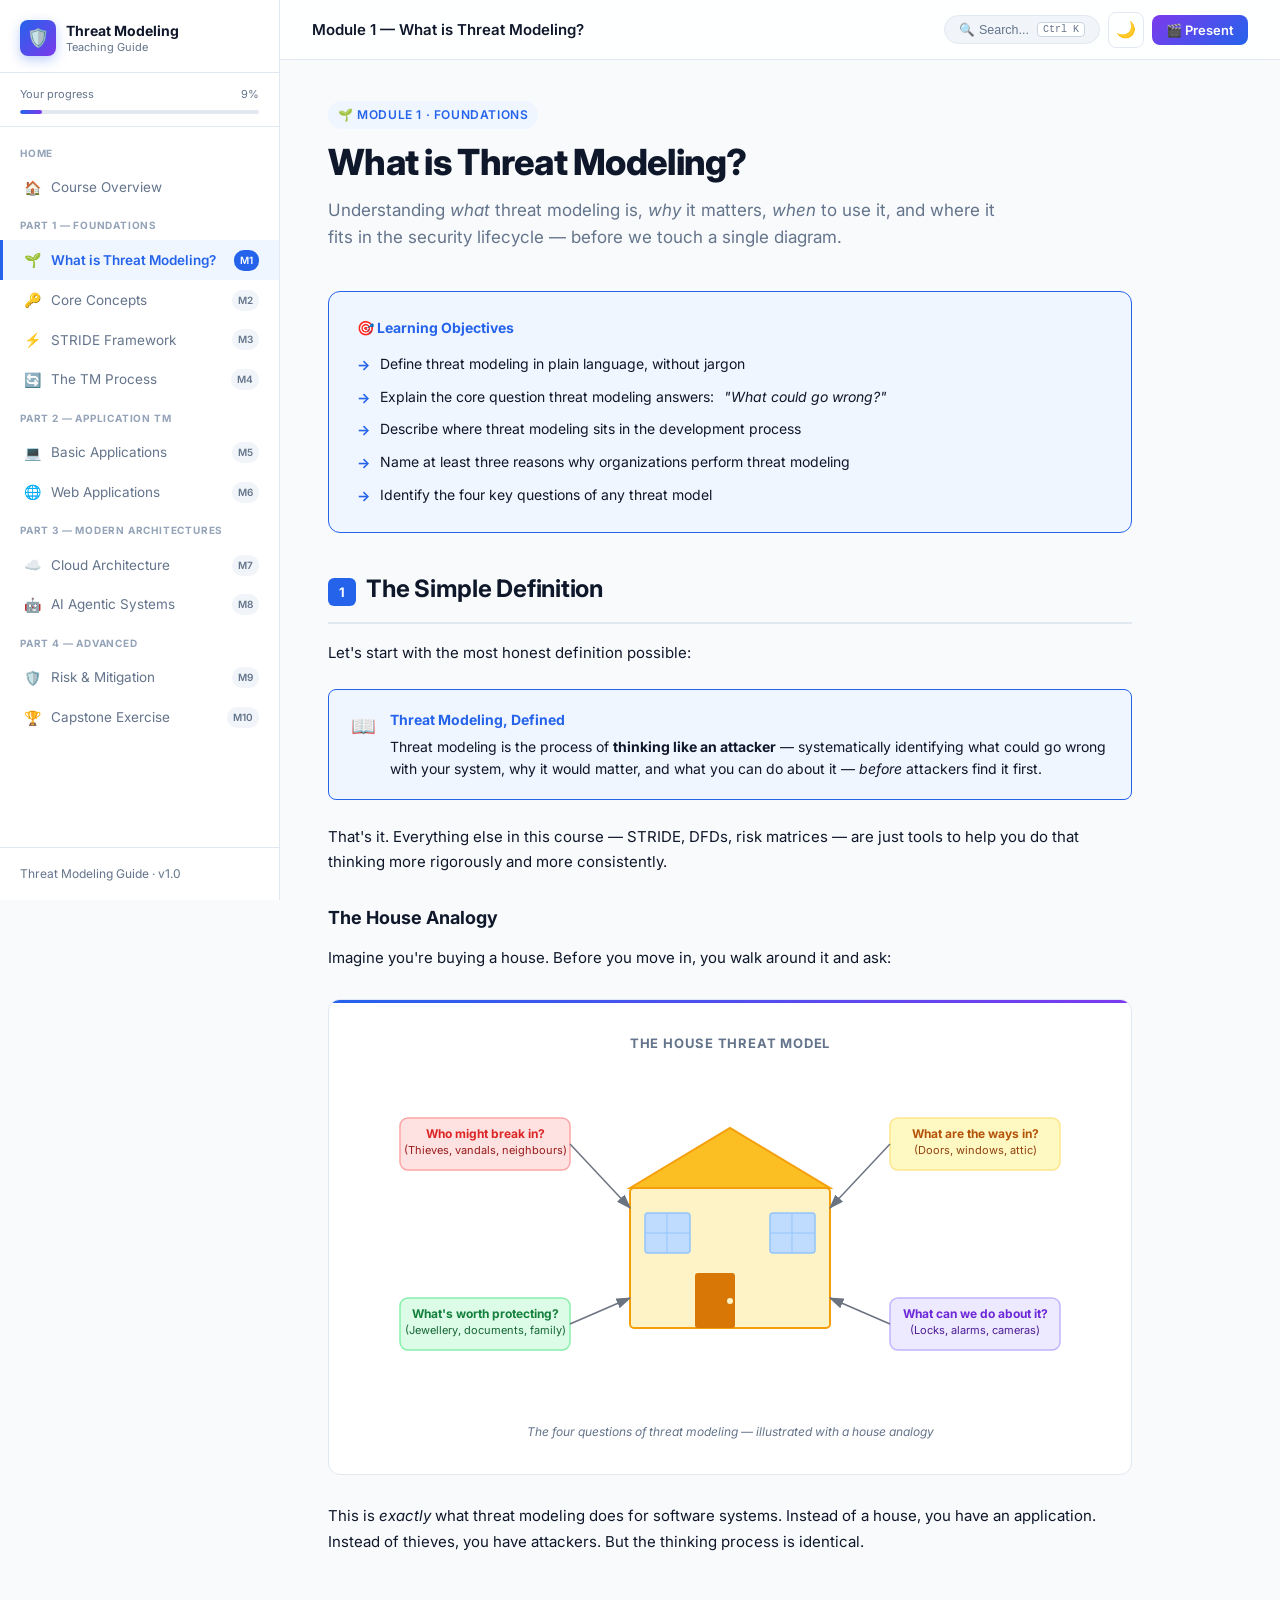
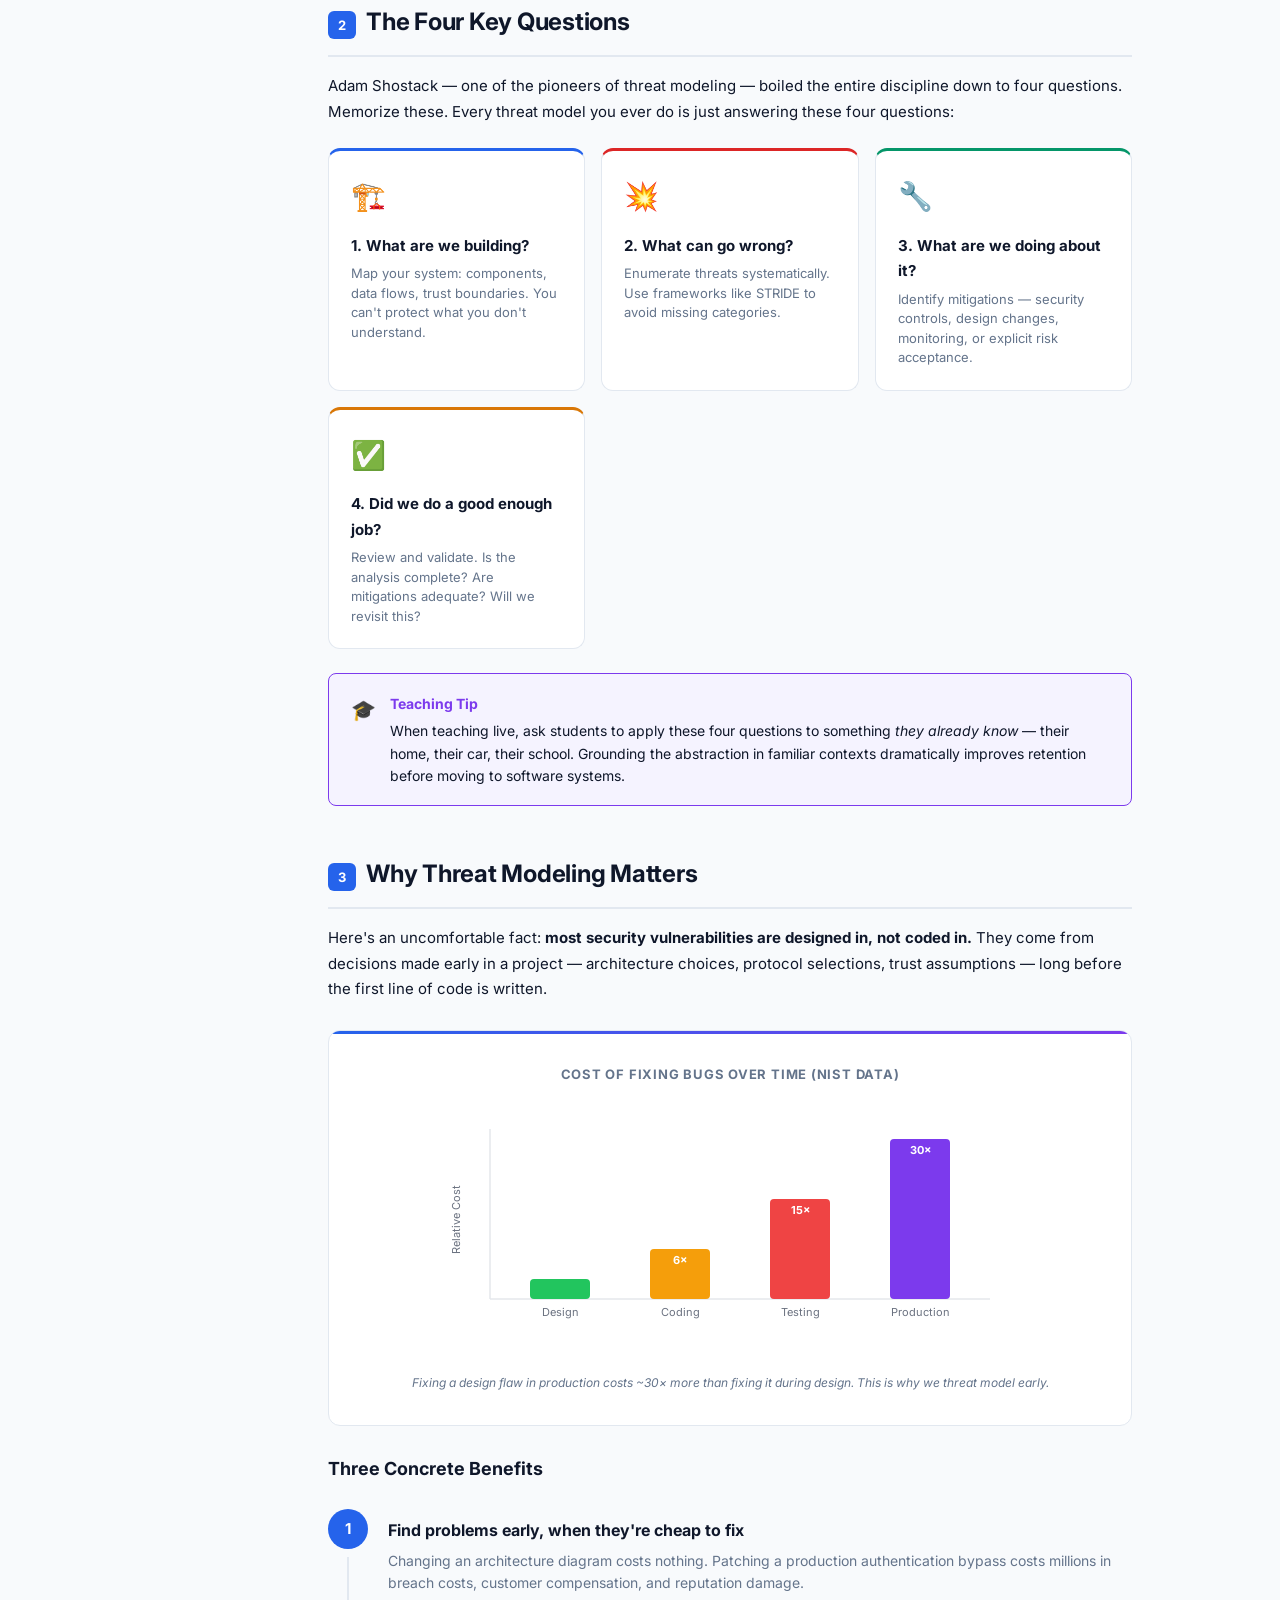
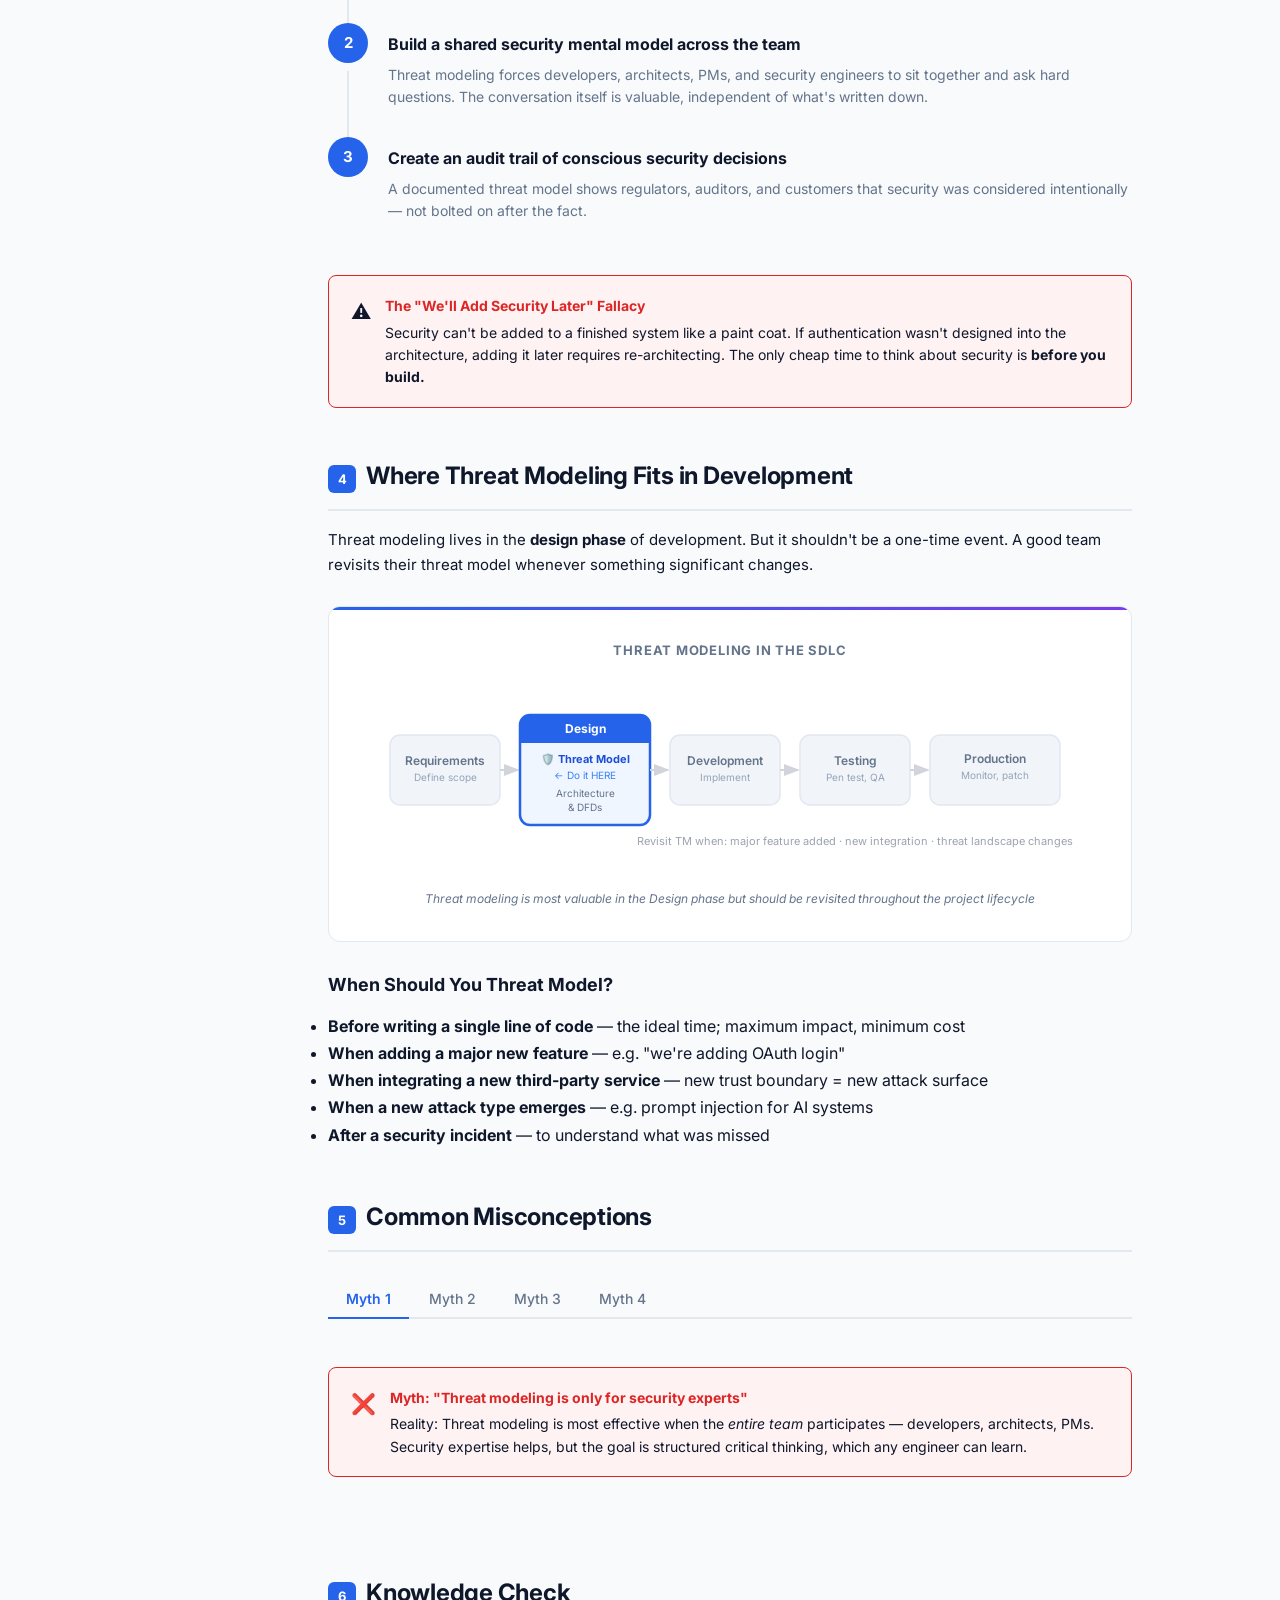
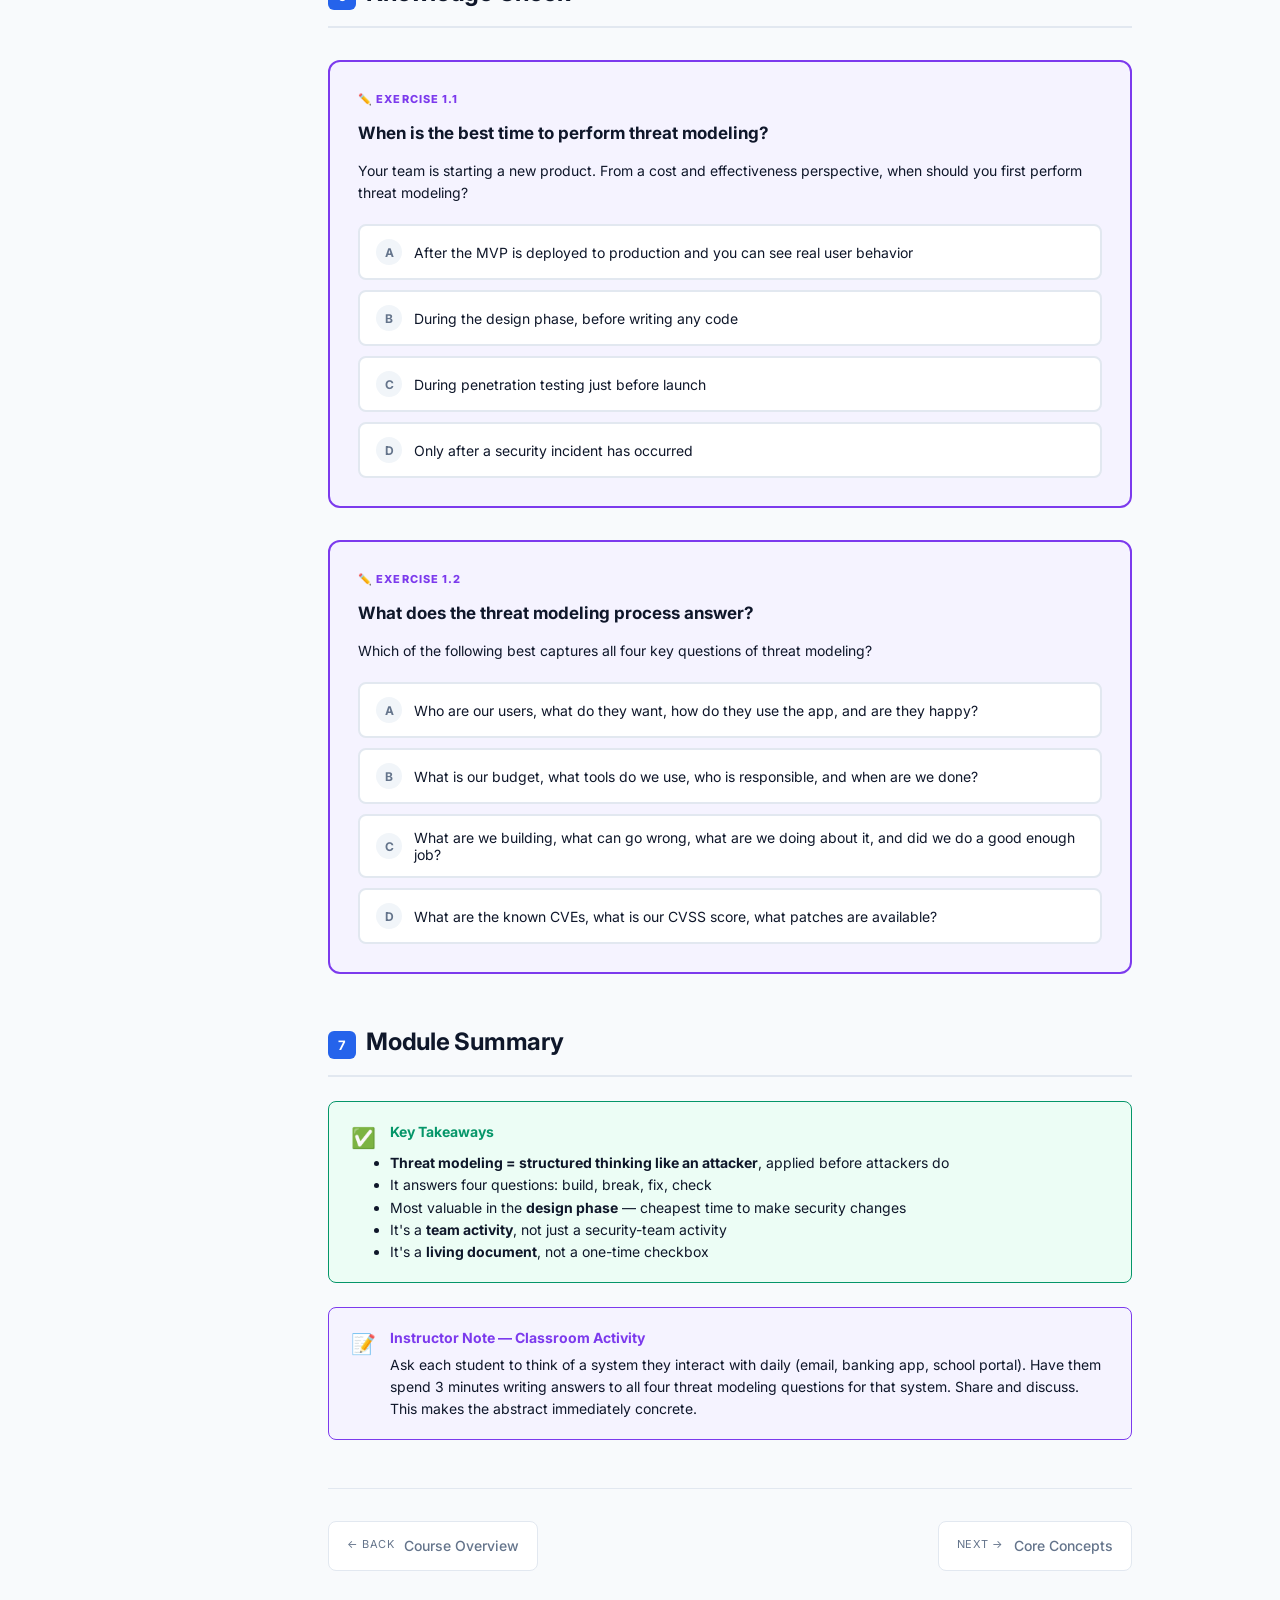
==== commit 824c2ccf: "feat: redesign Threat Modeling Guide UI, add Dark/Light themes, search modal, CI/CD workflows, and r" ====
--- a/modules/01-introduction.html
+++ b/modules/01-introduction.html
@@ -55,6 +55,8 @@
     <button class="hamburger" id="hamburger">☰</button>
     <span class="top-bar-title">Module 1 — What is Threat Modeling?</span>
     <div class="top-bar-actions">
+      <button class="search-trigger-btn" id="search-trigger"><span>🔍 Search...</span> <kbd>Ctrl K</kbd></button>
+      <button class="btn-icon" id="theme-toggle" title="Toggle Theme">🌙</button>
       <span class="live-badge" id="live-badge" style="display:none"><span class="live-dot"></span> LIVE</span>
       <button class="btn btn-present" id="btn-present">🎬 Present</button>
     </div>
--- a/css/styles.css
+++ b/css/styles.css
@@ -1,9 +1,11 @@
 /* ============================================================
    THREAT MODELING GUIDE — MAIN STYLES
-   Light theme, teaching-friendly, fluid layout
+   Modern web design system with Dark/Light mode support,
+   Glassmorphism topbar, Search Modal (Ctrl+K), and fluid typography.
    ============================================================ */
 
 :root {
+  /* Light Palette Defaults */
   --primary: #2563eb;
   --primary-dark: #1d4ed8;
   --primary-light: #eff6ff;
@@ -15,27 +17,84 @@
   --warning-light: #fffbeb;
   --danger: #dc2626;
   --danger-light: #fef2f2;
-  --gray-50: #f9fafb;
-  --gray-100: #f3f4f6;
-  --gray-200: #e5e7eb;
-  --gray-300: #d1d5db;
-  --gray-400: #9ca3af;
-  --gray-500: #6b7280;
-  --gray-600: #4b5563;
-  --gray-700: #374151;
-  --gray-800: #1f2937;
-  --gray-900: #111827;
-  --white: #ffffff;
+
+  --bg-main: #f8fafc;
+  --bg-card: #ffffff;
+  --bg-sidebar: #ffffff;
+  --bg-topbar: rgba(255, 255, 255, 0.85);
+
+  --text-main: #0f172a;
+  --text-muted: #64748b;
+  --text-heading: #0f172a;
+
+  --border-color: #e2e8f0;
+  --border-subtle: #f1f5f9;
+
+  --gray-50: #f8fafc;
+  --gray-100: #f1f5f9;
+  --gray-200: #e2e8f0;
+  --gray-300: #cbd5e1;
+  --gray-400: #94a3b8;
+  --gray-500: #64748b;
+  --gray-600: #475569;
+  --gray-700: #334155;
+  --gray-800: #1e293b;
+  --gray-900: #0f172a;
+
   --font-sans: 'Inter', -apple-system, BlinkMacSystemFont, 'Segoe UI', sans-serif;
   --font-mono: 'JetBrains Mono', 'Fira Code', 'Cascadia Code', monospace;
   --sidebar-width: 280px;
   --header-height: 60px;
   --radius: 8px;
   --radius-lg: 12px;
-  --shadow-sm: 0 1px 3px rgba(0,0,0,.08);
-  --shadow: 0 4px 12px rgba(0,0,0,.08);
-  --shadow-lg: 0 8px 24px rgba(0,0,0,.1);
-  --transition: all .2s ease;
+
+  --shadow-sm: 0 1px 3px rgba(0,0,0,.05);
+  --shadow: 0 4px 12px rgba(0,0,0,.06);
+  --shadow-lg: 0 10px 30px rgba(0,0,0,.08);
+
+  --transition: all .2s cubic-bezier(0.4, 0, 0.2, 1);
+}
+
+/* ── Dark Theme Overrides ── */
+[data-theme="dark"] {
+  --primary: #3b82f6;
+  --primary-dark: #60a5fa;
+  --primary-light: rgba(59, 130, 246, 0.15);
+  --accent: #a855f7;
+  --accent-light: rgba(168, 85, 247, 0.15);
+  --success: #10b981;
+  --success-light: rgba(16, 185, 129, 0.15);
+  --warning: #f59e0b;
+  --warning-light: rgba(245, 158, 11, 0.15);
+  --danger: #ef4444;
+  --danger-light: rgba(239, 68, 68, 0.15);
+
+  --bg-main: #0b0f19;
+  --bg-card: #151c2c;
+  --bg-sidebar: #0f172a;
+  --bg-topbar: rgba(15, 23, 42, 0.85);
+
+  --text-main: #f1f5f9;
+  --text-muted: #94a3b8;
+  --text-heading: #f8fafc;
+
+  --border-color: #1e293b;
+  --border-subtle: #1e293b;
+
+  --gray-50: #0b0f19;
+  --gray-100: #151c2c;
+  --gray-200: #1e293b;
+  --gray-300: #334155;
+  --gray-400: #64748b;
+  --gray-500: #94a3b8;
+  --gray-600: #cbd5e1;
+  --gray-700: #e2e8f0;
+  --gray-800: #f1f5f9;
+  --gray-900: #f8fafc;
+
+  --shadow-sm: 0 1px 3px rgba(0,0,0,.3);
+  --shadow: 0 4px 12px rgba(0,0,0,.4);
+  --shadow-lg: 0 10px 30px rgba(0,0,0,.5);
 }
 
 /* ── Reset & Base ── */
@@ -43,10 +102,11 @@
 html { scroll-behavior: smooth; font-size: 16px; }
 body {
   font-family: var(--font-sans);
-  background: var(--gray-50);
-  color: var(--gray-800);
+  background: var(--bg-main);
+  color: var(--text-main);
   line-height: 1.7;
   overflow-x: hidden;
+  transition: background-color .3s ease, color .3s ease;
 }
 
 /* ── Sidebar ── */
@@ -55,17 +115,17 @@
   top: 0; left: 0;
   width: var(--sidebar-width);
   height: 100vh;
-  background: var(--white);
-  border-right: 1px solid var(--gray-200);
+  background: var(--bg-sidebar);
+  border-right: 1px solid var(--border-color);
   overflow-y: auto;
   z-index: 100;
   display: flex;
   flex-direction: column;
-  transition: transform .3s ease;
+  transition: transform .3s ease, background-color .3s ease;
 }
 .sidebar-logo {
   padding: 20px 20px 16px;
-  border-bottom: 1px solid var(--gray-200);
+  border-bottom: 1px solid var(--border-color);
   display: flex; align-items: center; gap: 10px;
 }
 .sidebar-logo .logo-icon {
@@ -74,12 +134,13 @@
   border-radius: 8px;
   display: flex; align-items: center; justify-content: center;
   color: white; font-size: 18px; flex-shrink: 0;
-}
-.sidebar-logo span { font-weight: 700; font-size: 14px; color: var(--gray-900); line-height: 1.3; }
-.sidebar-logo small { display: block; font-weight: 400; color: var(--gray-500); font-size: 11px; }
-
-.progress-bar-wrap { padding: 12px 20px; border-bottom: 1px solid var(--gray-100); }
-.progress-label { font-size: 11px; color: var(--gray-500); margin-bottom: 6px; display: flex; justify-content: space-between; }
+  box-shadow: 0 4px 12px rgba(37, 99, 235, 0.3);
+}
+.sidebar-logo span { font-weight: 700; font-size: 14px; color: var(--text-heading); line-height: 1.3; }
+.sidebar-logo small { display: block; font-weight: 400; color: var(--text-muted); font-size: 11px; }
+
+.progress-bar-wrap { padding: 12px 20px; border-bottom: 1px solid var(--border-color); }
+.progress-label { font-size: 11px; color: var(--text-muted); margin-bottom: 6px; display: flex; justify-content: space-between; }
 .progress-bar { height: 4px; background: var(--gray-200); border-radius: 2px; overflow: hidden; }
 .progress-fill { height: 100%; background: linear-gradient(90deg, var(--primary), var(--accent)); border-radius: 2px; transition: width .4s ease; }
 
@@ -95,13 +156,13 @@
   padding: 8px 20px;
   cursor: pointer;
   text-decoration: none;
-  color: var(--gray-600);
+  color: var(--text-muted);
   font-size: 13.5px;
   border-left: 3px solid transparent;
   transition: var(--transition);
   position: relative;
 }
-.nav-item:hover { background: var(--gray-50); color: var(--gray-900); }
+.nav-item:hover { background: var(--primary-light); color: var(--primary); }
 .nav-item.active {
   background: var(--primary-light);
   color: var(--primary);
@@ -113,19 +174,14 @@
   margin-left: auto;
   font-size: 10px; font-weight: 600;
   padding: 2px 6px; border-radius: 10px;
-  background: var(--gray-100); color: var(--gray-500);
-}
-.nav-item.active .nav-badge { background: var(--primary-light); color: var(--primary); }
-.nav-item.completed .nav-icon::after {
-  content: '✓';
-  position: absolute; right: 20px;
-  font-size: 11px; color: var(--success); font-weight: 700;
-}
+  background: var(--gray-100); color: var(--text-muted);
+}
+.nav-item.active .nav-badge { background: var(--primary); color: white; }
 
 .sidebar-footer {
   padding: 16px 20px;
-  border-top: 1px solid var(--gray-200);
-  font-size: 12px; color: var(--gray-400);
+  border-top: 1px solid var(--border-color);
+  font-size: 12px; color: var(--text-muted);
 }
 
 /* ── Main Layout ── */
@@ -137,31 +193,59 @@
 .top-bar {
   position: sticky; top: 0; z-index: 90;
   height: var(--header-height);
-  background: rgba(255,255,255,.95);
-  backdrop-filter: blur(8px);
-  border-bottom: 1px solid var(--gray-200);
+  background: var(--bg-topbar);
+  backdrop-filter: blur(12px);
+  -webkit-backdrop-filter: blur(12px);
+  border-bottom: 1px solid var(--border-color);
   display: flex; align-items: center;
   padding: 0 32px;
-  gap: 16px;
-}
-.top-bar-title { font-size: 15px; font-weight: 600; color: var(--gray-700); flex: 1; }
-.top-bar-actions { display: flex; gap: 8px; }
+  gap: 12px;
+  transition: background-color .3s ease;
+}
+.top-bar-title { font-size: 15px; font-weight: 600; color: var(--text-heading); flex: 1; overflow: hidden; text-overflow: ellipsis; white-space: nowrap; }
+.top-bar-actions { display: flex; gap: 8px; align-items: center; }
+
 .btn {
   display: inline-flex; align-items: center; gap: 6px;
   padding: 7px 14px; border-radius: var(--radius);
   font-size: 13px; font-weight: 500;
   cursor: pointer; border: none; transition: var(--transition);
-  text-decoration: none;
+  text-decoration: none; font-family: var(--font-sans);
 }
 .btn-primary { background: var(--primary); color: white; }
 .btn-primary:hover { background: var(--primary-dark); }
-.btn-ghost { background: transparent; color: var(--gray-600); border: 1px solid var(--gray-200); }
-.btn-ghost:hover { background: var(--gray-100); color: var(--gray-900); }
+.btn-ghost { background: transparent; color: var(--text-muted); border: 1px solid var(--border-color); }
+.btn-ghost:hover { background: var(--gray-100); color: var(--text-heading); }
 .btn-present {
   background: linear-gradient(135deg, var(--accent), var(--primary));
   color: white; font-weight: 600;
 }
 .btn-present:hover { opacity: .9; transform: translateY(-1px); box-shadow: var(--shadow); }
+
+.btn-icon {
+  width: 36px; height: 36px; padding: 0;
+  display: inline-flex; align-items: center; justify-content: center;
+  border-radius: var(--radius);
+  background: transparent; color: var(--text-muted);
+  border: 1px solid var(--border-color);
+  cursor: pointer; transition: var(--transition);
+  font-size: 16px;
+}
+.btn-icon:hover { background: var(--gray-100); color: var(--text-heading); }
+
+/* ── Search Bar Trigger Button ── */
+.search-trigger-btn {
+  display: inline-flex; align-items: center; gap: 8px;
+  padding: 6px 14px; border-radius: 20px;
+  background: var(--gray-100); color: var(--text-muted);
+  border: 1px solid var(--border-color); font-size: 12.5px;
+  cursor: pointer; transition: var(--transition);
+}
+.search-trigger-btn:hover { background: var(--border-color); color: var(--text-heading); }
+.search-trigger-btn kbd {
+  background: var(--bg-card); border: 1px solid var(--gray-300);
+  border-radius: 4px; padding: 1px 5px; font-size: 10px; font-family: var(--font-mono);
+}
 
 /* ── Content Area ── */
 .content { padding: 40px 48px; max-width: 900px; flex: 1; }
@@ -182,16 +266,16 @@
 .module-tag.red { background: var(--danger-light); color: var(--danger); }
 
 .page-title {
-  font-size: 36px; font-weight: 800; color: var(--gray-900);
+  font-size: 36px; font-weight: 800; color: var(--text-heading);
   line-height: 1.2; margin-bottom: 12px;
   letter-spacing: -.02em;
 }
-.page-subtitle { font-size: 17px; color: var(--gray-500); line-height: 1.6; max-width: 680px; }
+.page-subtitle { font-size: 17px; color: var(--text-muted); line-height: 1.6; max-width: 680px; }
 
 /* ── Learning Objectives ── */
 .objectives-card {
   background: var(--primary-light);
-  border: 1px solid #bfdbfe;
+  border: 1px solid var(--primary);
   border-radius: var(--radius-lg);
   padding: 24px 28px;
   margin-bottom: 36px;
@@ -199,17 +283,17 @@
 .objectives-card h3 { font-size: 14px; font-weight: 700; color: var(--primary); margin-bottom: 12px; display: flex; align-items: center; gap: 8px; }
 .objectives-card ul { list-style: none; display: flex; flex-direction: column; gap: 8px; }
 .objectives-card li {
-  font-size: 14px; color: var(--primary-dark);
+  font-size: 14px; color: var(--text-heading);
   display: flex; align-items: flex-start; gap: 10px;
 }
-.objectives-card li::before { content: '→'; font-weight: 700; flex-shrink: 0; margin-top: 1px; }
+.objectives-card li::before { content: '→'; font-weight: 700; flex-shrink: 0; color: var(--primary); margin-top: 1px; }
 
 /* ── Section Headers ── */
 .section { margin-bottom: 48px; }
 h2.section-title {
-  font-size: 24px; font-weight: 700; color: var(--gray-900);
+  font-size: 24px; font-weight: 700; color: var(--text-heading);
   margin-bottom: 16px; padding-bottom: 12px;
-  border-bottom: 2px solid var(--gray-200);
+  border-bottom: 2px solid var(--border-color);
   letter-spacing: -.01em;
 }
 h2.section-title .section-num {
@@ -218,8 +302,8 @@
   background: var(--primary); color: white;
   font-size: 13px; font-weight: 700; margin-right: 10px;
 }
-h3.subsection { font-size: 18px; font-weight: 700; color: var(--gray-800); margin: 28px 0 12px; }
-p { margin-bottom: 14px; color: var(--gray-700); font-size: 15px; }
+h3.subsection { font-size: 18px; font-weight: 700; color: var(--text-heading); margin: 28px 0 12px; }
+p { margin-bottom: 14px; color: var(--text-main); font-size: 15px; }
 
 /* ── Callout Boxes ── */
 .callout {
@@ -229,36 +313,35 @@
   display: flex; gap: 14px;
 }
 .callout-icon { font-size: 20px; flex-shrink: 0; margin-top: 1px; }
-.callout-body {}
 .callout-title { font-size: 14px; font-weight: 700; margin-bottom: 4px; }
 .callout-text { font-size: 14px; line-height: 1.6; }
-.callout.info { background: var(--primary-light); border: 1px solid #bfdbfe; }
+.callout.info { background: var(--primary-light); border: 1px solid var(--primary); }
 .callout.info .callout-title { color: var(--primary); }
-.callout.info .callout-text { color: #1e40af; }
-.callout.success { background: var(--success-light); border: 1px solid #a7f3d0; }
+.callout.info .callout-text { color: var(--text-heading); }
+.callout.success { background: var(--success-light); border: 1px solid var(--success); }
 .callout.success .callout-title { color: var(--success); }
-.callout.success .callout-text { color: #065f46; }
-.callout.warning { background: var(--warning-light); border: 1px solid #fde68a; }
+.callout.success .callout-text { color: var(--text-heading); }
+.callout.warning { background: var(--warning-light); border: 1px solid var(--warning); }
 .callout.warning .callout-title { color: var(--warning); }
-.callout.warning .callout-text { color: #92400e; }
-.callout.danger { background: var(--danger-light); border: 1px solid #fecaca; }
+.callout.warning .callout-text { color: var(--text-heading); }
+.callout.danger { background: var(--danger-light); border: 1px solid var(--danger); }
 .callout.danger .callout-title { color: var(--danger); }
-.callout.danger .callout-text { color: #991b1b; }
-.callout.tip { background: var(--accent-light); border: 1px solid #ddd6fe; }
+.callout.danger .callout-text { color: var(--text-heading); }
+.callout.tip { background: var(--accent-light); border: 1px solid var(--accent); }
 .callout.tip .callout-title { color: var(--accent); }
-.callout.tip .callout-text { color: #4c1d95; }
+.callout.tip .callout-text { color: var(--text-heading); }
 
 /* ── Cards & Grids ── */
 .card-grid { display: grid; grid-template-columns: repeat(auto-fit, minmax(200px, 1fr)); gap: 16px; margin: 24px 0; }
 .card {
-  background: white; border: 1px solid var(--gray-200);
+  background: var(--bg-card); border: 1px solid var(--border-color);
   border-radius: var(--radius-lg); padding: 22px;
   transition: var(--transition);
 }
 .card:hover { box-shadow: var(--shadow); transform: translateY(-2px); }
 .card-icon { font-size: 28px; margin-bottom: 12px; }
-.card-title { font-size: 15px; font-weight: 700; color: var(--gray-900); margin-bottom: 6px; }
-.card-desc { font-size: 13px; color: var(--gray-500); line-height: 1.5; }
+.card-title { font-size: 15px; font-weight: 700; color: var(--text-heading); margin-bottom: 6px; }
+.card-desc { font-size: 13px; color: var(--text-muted); line-height: 1.5; }
 .card.primary { border-top: 3px solid var(--primary); }
 .card.accent { border-top: 3px solid var(--accent); }
 .card.success { border-top: 3px solid var(--success); }
@@ -266,13 +349,14 @@
 .card.danger { border-top: 3px solid var(--danger); }
 
 /* ── Tables ── */
-.table-wrap { overflow-x: auto; margin: 24px 0; border-radius: var(--radius-lg); box-shadow: var(--shadow-sm); }
-table { width: 100%; border-collapse: collapse; background: white; }
+.table-wrap { overflow-x: auto; margin: 24px 0; border-radius: var(--radius-lg); border: 1px solid var(--border-color); box-shadow: var(--shadow-sm); }
+table { width: 100%; border-collapse: collapse; background: var(--bg-card); }
 thead tr { background: var(--gray-800); color: white; }
+[data-theme="dark"] thead tr { background: var(--gray-200); color: var(--gray-900); }
 th { padding: 12px 16px; text-align: left; font-size: 12px; font-weight: 700; letter-spacing: .06em; text-transform: uppercase; }
-td { padding: 13px 16px; font-size: 14px; color: var(--gray-700); border-bottom: 1px solid var(--gray-100); vertical-align: top; }
+td { padding: 13px 16px; font-size: 14px; color: var(--text-main); border-bottom: 1px solid var(--border-color); vertical-align: top; }
 tr:last-child td { border-bottom: none; }
-tr:hover td { background: var(--gray-50); }
+tr:hover td { background: var(--primary-light); }
 .badge {
   display: inline-block; padding: 2px 8px; border-radius: 12px;
   font-size: 11px; font-weight: 600;
@@ -285,7 +369,7 @@
 
 /* ── Diagrams ── */
 .diagram-wrap {
-  background: white; border: 1px solid var(--gray-200);
+  background: var(--bg-card); border: 1px solid var(--border-color);
   border-radius: var(--radius-lg);
   padding: 32px; margin: 28px 0;
   text-align: center;
@@ -297,28 +381,21 @@
   background: linear-gradient(90deg, var(--primary), var(--accent));
 }
 .diagram-caption {
-  font-size: 12px; color: var(--gray-400); margin-top: 16px;
+  font-size: 12px; color: var(--text-muted); margin-top: 16px;
   font-style: italic; text-align: center;
 }
 .diagram-title {
-  font-size: 13px; font-weight: 700; color: var(--gray-600);
+  font-size: 13px; font-weight: 700; color: var(--text-muted);
   text-transform: uppercase; letter-spacing: .06em;
   margin-bottom: 24px;
 }
 
-/* ── SVG Diagram Styles ── */
-.dfd-node { cursor: pointer; transition: filter .2s; }
-.dfd-node:hover { filter: brightness(.95); }
-.flow-arrow { marker-end: url(#arrowhead); }
-
-/* ── Mermaid override ── */
-.mermaid { font-size: 14px !important; }
-
 /* ── Code Blocks ── */
+.code-container { position: relative; margin: 20px 0; }
 pre {
-  background: var(--gray-900); color: #e2e8f0;
+  background: #0f172a; color: #e2e8f0;
   border-radius: var(--radius); padding: 20px 24px;
-  overflow-x: auto; margin: 20px 0;
+  overflow-x: auto;
   font-family: var(--font-mono); font-size: 13.5px; line-height: 1.65;
 }
 code {
@@ -327,18 +404,23 @@
   padding: 2px 6px; border-radius: 4px;
 }
 pre code { background: none; color: inherit; padding: 0; border-radius: 0; }
-
-/* ── Step-by-step ── */
+.copy-btn {
+  position: absolute; top: 10px; right: 10px;
+  background: rgba(255,255,255,.1); border: 1px solid rgba(255,255,255,.2);
+  color: white; border-radius: 4px; padding: 4px 8px;
+  font-size: 11px; font-weight: 600; cursor: pointer;
+  transition: var(--transition);
+}
+.copy-btn:hover { background: rgba(255,255,255,.25); }
+
+/* ── Steps ── */
 .steps { display: flex; flex-direction: column; gap: 0; margin: 24px 0; }
-.step {
-  display: flex; gap: 0;
-  position: relative;
-}
+.step { display: flex; gap: 0; position: relative; }
 .step:not(:last-child)::before {
   content: '';
   position: absolute; left: 19px; top: 48px;
   width: 2px; height: calc(100% - 24px);
-  background: var(--gray-200);
+  background: var(--border-color);
 }
 .step-num {
   width: 40px; height: 40px;
@@ -348,13 +430,13 @@
   flex-shrink: 0; z-index: 1;
 }
 .step-body { padding: 8px 0 28px 20px; flex: 1; }
-.step-title { font-size: 16px; font-weight: 700; color: var(--gray-900); margin-bottom: 6px; }
-.step-desc { font-size: 14px; color: var(--gray-600); line-height: 1.6; }
+.step-title { font-size: 16px; font-weight: 700; color: var(--text-heading); margin-bottom: 6px; }
+.step-desc { font-size: 14px; color: var(--text-muted); line-height: 1.6; }
 
 /* ── Quiz / Exercise ── */
 .exercise-card {
   background: var(--accent-light);
-  border: 2px solid #ddd6fe;
+  border: 2px solid var(--accent);
   border-radius: var(--radius-lg); padding: 28px;
   margin: 32px 0;
 }
@@ -362,22 +444,22 @@
   font-size: 11px; font-weight: 800; letter-spacing: .1em; text-transform: uppercase;
   color: var(--accent); margin-bottom: 10px; display: flex; align-items: center; gap: 6px;
 }
-.exercise-title { font-size: 17px; font-weight: 700; color: var(--gray-900); margin-bottom: 12px; }
-.exercise-text { font-size: 14px; color: var(--gray-700); margin-bottom: 20px; line-height: 1.6; }
+.exercise-title { font-size: 17px; font-weight: 700; color: var(--text-heading); margin-bottom: 12px; }
+.exercise-text { font-size: 14px; color: var(--text-main); margin-bottom: 20px; line-height: 1.6; }
 .exercise-options { display: flex; flex-direction: column; gap: 10px; }
 .option-btn {
   display: flex; align-items: center; gap: 12px;
-  background: white; border: 2px solid var(--gray-200);
+  background: var(--bg-card); border: 2px solid var(--border-color);
   border-radius: var(--radius); padding: 13px 16px;
   cursor: pointer; transition: var(--transition); text-align: left;
-  font-size: 14px; font-family: var(--font-sans);
+  font-size: 14px; font-family: var(--font-sans); color: var(--text-main);
 }
 .option-btn:hover { border-color: var(--accent); background: var(--accent-light); }
 .option-btn.correct { border-color: var(--success); background: var(--success-light); }
 .option-btn.wrong { border-color: var(--danger); background: var(--danger-light); }
 .option-btn .opt-letter {
   width: 26px; height: 26px; border-radius: 50%;
-  background: var(--gray-100); color: var(--gray-600);
+  background: var(--gray-100); color: var(--text-muted);
   font-weight: 700; font-size: 12px;
   display: flex; align-items: center; justify-content: center; flex-shrink: 0;
 }
@@ -385,105 +467,101 @@
 .option-btn.wrong .opt-letter { background: var(--danger); color: white; }
 .exercise-feedback { margin-top: 16px; display: none; padding: 12px 16px; border-radius: var(--radius); font-size: 14px; font-weight: 500; }
 .exercise-feedback.show { display: block; }
-.exercise-feedback.correct { background: var(--success-light); color: #065f46; border: 1px solid #a7f3d0; }
-.exercise-feedback.wrong { background: var(--danger-light); color: #991b1b; border: 1px solid #fecaca; }
-
-/* ── STRIDE Table ── */
+.exercise-feedback.correct { background: var(--success-light); color: var(--success); border: 1px solid var(--success); }
+.exercise-feedback.wrong { background: var(--danger-light); color: var(--danger); border: 1px solid var(--danger); }
+
+/* ── STRIDE Grid ── */
 .stride-grid { display: grid; grid-template-columns: 1fr 1fr; gap: 14px; margin: 24px 0; }
-.stride-card {
-  border-radius: var(--radius); padding: 18px 20px;
-  border: 1px solid;
-}
+.stride-card { border-radius: var(--radius); padding: 18px 20px; border: 1px solid; }
 .stride-letter { font-size: 32px; font-weight: 900; line-height: 1; margin-bottom: 4px; }
 .stride-name { font-size: 13px; font-weight: 700; margin-bottom: 4px; }
 .stride-def { font-size: 12px; line-height: 1.5; }
 .stride-example { font-size: 11px; margin-top: 8px; padding: 6px 8px; border-radius: 4px; font-style: italic; }
-.stride-S { background: #fef2f2; border-color: #fecaca; }
-.stride-S .stride-letter { color: #dc2626; }
-.stride-S .stride-example { background: #fff5f5; }
-.stride-T { background: #fff7ed; border-color: #fed7aa; }
-.stride-T .stride-letter { color: #ea580c; }
-.stride-T .stride-example { background: #fff8f0; }
-.stride-R { background: #fffbeb; border-color: #fde68a; }
-.stride-R .stride-letter { color: #d97706; }
-.stride-R .stride-example { background: #fffcf0; }
-.stride-I { background: #f0fdf4; border-color: #bbf7d0; }
-.stride-I .stride-letter { color: #16a34a; }
-.stride-I .stride-example { background: #f5fff8; }
-.stride-D { background: #eff6ff; border-color: #bfdbfe; }
-.stride-D .stride-letter { color: #2563eb; }
-.stride-D .stride-example { background: #f5f9ff; }
-.stride-E { background: #f5f3ff; border-color: #ddd6fe; }
-.stride-E .stride-letter { color: #7c3aed; }
-.stride-E .stride-example { background: #f8f5ff; }
-
-/* ── Risk Matrix ── */
-.risk-matrix {
-  display: grid;
-  grid-template-columns: 40px repeat(3, 1fr);
-  grid-template-rows: repeat(4, auto);
-  gap: 4px; margin: 28px 0;
-}
-.matrix-cell {
-  border-radius: 6px; padding: 12px 8px;
-  text-align: center; font-size: 12px; font-weight: 600;
-}
-.matrix-label { display: flex; align-items: center; justify-content: center; font-size: 11px; font-weight: 700; color: var(--gray-500); text-transform: uppercase; writing-mode: vertical-lr; transform: rotate(180deg); }
-.matrix-header { background: var(--gray-800); color: white; font-size: 11px; font-weight: 700; text-transform: uppercase; letter-spacing: .05em; border-radius: 6px; padding: 8px; }
-.matrix-low { background: #dcfce7; color: #166534; }
-.matrix-med { background: #fef9c3; color: #713f12; }
-.matrix-high { background: #fee2e2; color: #991b1b; }
-.matrix-critical { background: #7f1d1d; color: white; }
+.stride-S { background: var(--danger-light); border-color: var(--danger); }
+.stride-S .stride-letter { color: var(--danger); }
+.stride-T { background: var(--warning-light); border-color: var(--warning); }
+.stride-T .stride-letter { color: var(--warning); }
+.stride-R { background: var(--warning-light); border-color: var(--warning); }
+.stride-R .stride-letter { color: var(--warning); }
+.stride-I { background: var(--success-light); border-color: var(--success); }
+.stride-I .stride-letter { color: var(--success); }
+.stride-D { background: var(--primary-light); border-color: var(--primary); }
+.stride-D .stride-letter { color: var(--primary); }
+.stride-E { background: var(--accent-light); border-color: var(--accent); }
+.stride-E .stride-letter { color: var(--accent); }
 
 /* ── Tabs ── */
 .tabs { margin: 28px 0; }
-.tab-list { display: flex; gap: 2px; border-bottom: 2px solid var(--gray-200); margin-bottom: 0; }
+.tab-list { display: flex; gap: 2px; border-bottom: 2px solid var(--border-color); margin-bottom: 0; }
 .tab-btn {
   padding: 10px 18px; border: none; background: none;
   font-family: var(--font-sans); font-size: 14px; font-weight: 500;
-  color: var(--gray-500); cursor: pointer; border-bottom: 2px solid transparent;
+  color: var(--text-muted); cursor: pointer; border-bottom: 2px solid transparent;
   margin-bottom: -2px; transition: var(--transition);
 }
-.tab-btn:hover { color: var(--gray-800); }
+.tab-btn:hover { color: var(--text-heading); }
 .tab-btn.active { color: var(--primary); border-bottom-color: var(--primary); font-weight: 600; }
 .tab-panel { display: none; padding: 24px 0; }
 .tab-panel.active { display: block; }
-
-/* ── Checklist ── */
-.checklist { list-style: none; margin: 16px 0; display: flex; flex-direction: column; gap: 10px; }
-.checklist li {
-  display: flex; align-items: flex-start; gap: 12px;
-  font-size: 14px; color: var(--gray-700); padding: 10px 14px;
-  background: white; border: 1px solid var(--gray-200);
-  border-radius: var(--radius);
-  cursor: pointer; transition: var(--transition);
-}
-.checklist li:hover { border-color: var(--gray-300); }
-.checklist li.checked { opacity: .6; text-decoration: line-through; }
-.check-box {
-  width: 20px; height: 20px; border: 2px solid var(--gray-300);
-  border-radius: 4px; flex-shrink: 0; margin-top: 1px;
-  display: flex; align-items: center; justify-content: center;
-  transition: var(--transition);
-}
-.checklist li.checked .check-box { background: var(--success); border-color: var(--success); color: white; }
 
 /* ── Page Navigation ── */
 .page-nav {
   display: flex; justify-content: space-between; align-items: center;
   padding: 32px 0;
-  border-top: 1px solid var(--gray-200);
+  border-top: 1px solid var(--border-color);
   margin-top: 48px;
 }
 .page-nav-link {
   display: flex; align-items: center; gap: 10px;
-  text-decoration: none; color: var(--gray-600);
+  text-decoration: none; color: var(--text-muted);
   font-size: 14px; font-weight: 500; padding: 12px 18px;
-  border: 1px solid var(--gray-200); border-radius: var(--radius);
-  transition: var(--transition); background: white;
+  border: 1px solid var(--border-color); border-radius: var(--radius);
+  transition: var(--transition); background: var(--bg-card);
 }
 .page-nav-link:hover { border-color: var(--primary); color: var(--primary); box-shadow: var(--shadow-sm); }
-.page-nav-link .nav-dir { font-size: 11px; color: var(--gray-400); display: block; font-weight: 400; margin-bottom: 2px; text-transform: uppercase; letter-spacing: .05em; }
+.page-nav-link .nav-dir { font-size: 11px; color: var(--text-muted); display: block; font-weight: 400; margin-bottom: 2px; text-transform: uppercase; letter-spacing: .05em; }
+
+/* ── Search Modal (Ctrl + K) ── */
+.search-modal-overlay {
+  position: fixed; inset: 0;
+  background: rgba(0, 0, 0, 0.6);
+  backdrop-filter: blur(4px);
+  z-index: 1000;
+  display: none; align-items: flex-start; justify-content: center;
+  padding-top: 80px;
+  opacity: 0; transition: opacity .2s ease;
+}
+.search-modal-overlay.open { display: flex; opacity: 1; }
+.search-modal {
+  width: 90%; max-width: 620px;
+  background: var(--bg-card);
+  border: 1px solid var(--border-color);
+  border-radius: var(--radius-lg);
+  box-shadow: var(--shadow-lg);
+  overflow: hidden; display: flex; flex-direction: column;
+}
+.search-input-header {
+  display: flex; align-items: center; gap: 12px;
+  padding: 16px 20px; border-bottom: 1px solid var(--border-color);
+}
+.search-input-header span { font-size: 18px; color: var(--text-muted); }
+.search-input-header input {
+  flex: 1; border: none; background: none;
+  font-size: 16px; font-family: var(--font-sans);
+  color: var(--text-heading); outline: none;
+}
+.search-results-list { max-height: 380px; overflow-y: auto; padding: 12px; }
+.search-result-item {
+  display: block; padding: 12px 16px; border-radius: var(--radius);
+  text-decoration: none; color: inherit; transition: var(--transition);
+  margin-bottom: 4px;
+}
+.search-result-item:hover, .search-result-item.selected {
+  background: var(--primary-light);
+}
+.search-result-item .res-module { font-size: 10px; font-weight: 700; color: var(--primary); text-transform: uppercase; letter-spacing: .06em; }
+.search-result-item .res-title { font-size: 14.5px; font-weight: 700; color: var(--text-heading); }
+.search-result-item .res-snippet { font-size: 12.5px; color: var(--text-muted); margin-top: 2px; }
 
 /* ── Presentation Mode ── */
 body.present-mode .sidebar { transform: translateX(-100%); }
@@ -493,61 +571,27 @@
 body.present-mode p, body.present-mode li, body.present-mode .callout-text { font-size: 17px; }
 body.present-mode .section-title { font-size: 30px; }
 
-/* ── Toolbar for present mode ── */
 .present-toolbar {
   display: none;
   position: fixed; bottom: 24px; left: 50%; transform: translateX(-50%);
-  background: var(--gray-900); border-radius: 40px;
-  padding: 10px 20px; gap: 16px; align-items: center;
-  box-shadow: var(--shadow-lg); z-index: 1000;
+  background: #0f172a; border: 1px solid #1e293b; border-radius: 40px;
+  padding: 10px 24px; gap: 16px; align-items: center;
+  box-shadow: 0 10px 30px rgba(0,0,0,.5); z-index: 1000;
 }
 body.present-mode .present-toolbar { display: flex; }
 .present-toolbar button {
   background: none; border: none; color: white;
-  font-size: 18px; cursor: pointer; padding: 4px 8px;
+  font-size: 18px; cursor: pointer; padding: 4px 10px;
   border-radius: 6px; transition: var(--transition);
 }
 .present-toolbar button:hover { background: rgba(255,255,255,.15); }
 .present-toolbar .divider { width: 1px; height: 20px; background: rgba(255,255,255,.2); }
-.slide-counter { color: rgba(255,255,255,.7); font-size: 13px; font-family: var(--font-mono); }
-
-/* ── Highlight ── */
-mark { background: #fef08a; padding: 1px 3px; border-radius: 3px; }
-.highlight { background: linear-gradient(120deg, #fef08a 0%, #fef08a 100%); }
-
-/* ── Architecture layers ── */
-.arch-layer {
-  border-radius: var(--radius); padding: 16px 20px; margin-bottom: 10px;
-  border-left: 4px solid; display: flex; align-items: flex-start; gap: 14px;
-}
-.arch-layer .layer-icon { font-size: 22px; flex-shrink: 0; }
-.arch-layer .layer-name { font-size: 13px; font-weight: 700; margin-bottom: 4px; }
-.arch-layer .layer-desc { font-size: 13px; }
-.arch-layer.client { background: #f0f9ff; border-color: #0ea5e9; }
-.arch-layer.network { background: #fdf4ff; border-color: #c026d3; }
-.arch-layer.app { background: #f0fdf4; border-color: #22c55e; }
-.arch-layer.data { background: #fff7ed; border-color: #f97316; }
-.arch-layer.infra { background: #fef2f2; border-color: #ef4444; }
-
-/* ── Threat item ── */
-.threat-item {
-  background: white; border: 1px solid var(--gray-200);
-  border-radius: var(--radius); padding: 16px 20px; margin-bottom: 10px;
-  border-left: 4px solid var(--danger);
-  display: flex; align-items: flex-start; gap: 14px;
-}
-.threat-item.medium { border-left-color: var(--warning); }
-.threat-item.low { border-left-color: var(--success); }
-.threat-icon { font-size: 20px; flex-shrink: 0; }
-.threat-content {}
-.threat-title { font-size: 14px; font-weight: 700; color: var(--gray-900); margin-bottom: 4px; }
-.threat-desc { font-size: 13px; color: var(--gray-600); }
-.threat-tags { display: flex; gap: 6px; margin-top: 8px; flex-wrap: wrap; }
+.slide-counter { color: rgba(255,255,255,.8); font-size: 13px; font-family: var(--font-mono); }
 
 /* ── Mobile hamburger ── */
 .hamburger {
   display: none; background: none; border: none;
-  cursor: pointer; padding: 8px; color: var(--gray-700);
+  cursor: pointer; padding: 8px; color: var(--text-heading); font-size: 20px;
 }
 
 /* ── Responsive ── */
@@ -564,59 +608,12 @@
   .hamburger { display: flex; }
   .stride-grid { grid-template-columns: 1fr; }
   .card-grid { grid-template-columns: 1fr; }
-}
-
-/* ── Animations ── */
-@keyframes fadeInUp {
-  from { opacity: 0; transform: translateY(16px); }
-  to { opacity: 1; transform: translateY(0); }
-}
-.animate-in { animation: fadeInUp .4s ease forwards; }
-.animate-in:nth-child(2) { animation-delay: .08s; }
-.animate-in:nth-child(3) { animation-delay: .16s; }
-.animate-in:nth-child(4) { animation-delay: .24s; }
-
-/* ── Pulse ring for live teaching ── */
-@keyframes pulse-ring {
-  0% { box-shadow: 0 0 0 0 rgba(37,99,235,.4); }
-  70% { box-shadow: 0 0 0 10px rgba(37,99,235,0); }
-  100% { box-shadow: 0 0 0 0 rgba(37,99,235,0); }
-}
-.live-badge {
-  display: inline-flex; align-items: center; gap: 6px;
-  background: #dc2626; color: white;
-  font-size: 11px; font-weight: 700; letter-spacing: .08em;
-  padding: 3px 10px; border-radius: 12px;
-  animation: pulse-ring 1.5s infinite;
-}
-.live-dot { width: 6px; height: 6px; border-radius: 50%; background: white; }
-
-/* ── Scrollbar ── */
-::-webkit-scrollbar { width: 6px; height: 6px; }
-::-webkit-scrollbar-track { background: transparent; }
-::-webkit-scrollbar-thumb { background: var(--gray-300); border-radius: 3px; }
-::-webkit-scrollbar-thumb:hover { background: var(--gray-400); }
-
-/* ── Print ── */
+  .search-trigger-btn kbd { display: none; }
+}
+
+/* ── Print Stylesheet ── */
 @media print {
-  .sidebar, .top-bar, .page-nav, .present-toolbar, .exercise-card { display: none !important; }
+  .sidebar, .top-bar, .page-nav, .present-toolbar, .exercise-card, .search-modal-overlay { display: none !important; }
   .main-wrap { margin-left: 0; }
   .content { padding: 20px; max-width: 100%; }
 }
-
-/* ── Utility ── */
-.text-center { text-align: center; }
-.mt-0 { margin-top: 0; }
-.mb-0 { margin-bottom: 0; }
-.gap-16 { gap: 16px; }
-.flex { display: flex; }
-.flex-col { flex-direction: column; }
-.items-center { align-items: center; }
-ul.styled { padding-left: 20px; }
-ul.styled li { margin-bottom: 6px; font-size: 14.5px; color: var(--gray-700); }
-ol.styled { padding-left: 20px; }
-ol.styled li { margin-bottom: 8px; font-size: 14.5px; color: var(--gray-700); }
-
-/* ── SVG / diagram specific ── */
-.node-box { rx: 8; }
-text { font-family: var(--font-sans); }
